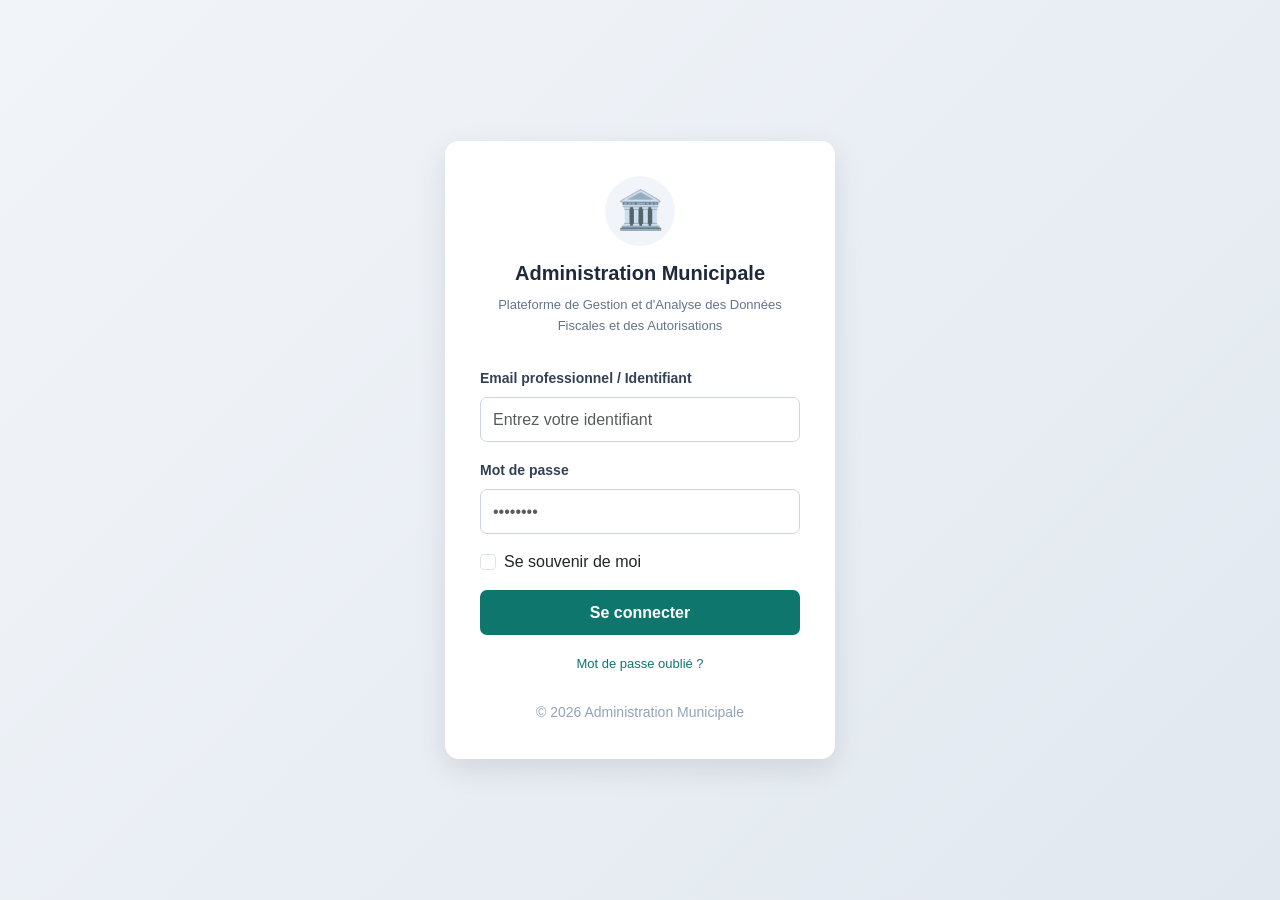
==== index.html @ 370e7dbf "Update index.html" ====
<!DOCTYPE html>
<html lang="fr">

<head>
    <meta charset="UTF-8">
    <meta name="viewport" content="width=device-width, initial-scale=1.0">

    <title>Administration Municipale - Connexion</title>

    <link
        href="https://cdn.jsdelivr.net/npm/bootstrap@5.3.3/dist/css/bootstrap.min.css"
        rel="stylesheet">

    <link rel="stylesheet" href="css/style.css">
</head>

<body class="login-body">

    <div class="login-container">

        <div class="login-card">

            <div class="logo-container">
                <div class="municipality-logo">
                    🏛️
                </div>

                <h2>Administration Municipale</h2>

                <p>
                    Plateforme de Gestion et d'Analyse des Données Fiscales
                    et des Autorisations
                </p>
            </div>

            <form id="loginForm">

                <div class="mb-3">
                    <label class="form-label">
                        Email professionnel / Identifiant
                    </label>

                    <input
                        type="text"
                        id="email"
                        class="form-control"
                        placeholder="Entrez votre identifiant"
                        required>
                </div>

                <div class="mb-3">

                    <label class="form-label">
                        Mot de passe
                    </label>

                    <input
                        type="password"
                        id="password"
                        class="form-control"
                        placeholder="••••••••"
                        required>

                </div>

                <div class="form-check mb-3">

                    <input
                        class="form-check-input"
                        type="checkbox"
                        id="remember">

                    <label class="form-check-label">
                        Se souvenir de moi
                    </label>

                </div>

                <button
                    type="submit"
                    class="btn login-btn w-100">

                    Se connecter

                </button>

                <div class="text-center mt-3">

                    <a href="#" class="forgot-password">
                        Mot de passe oublié ?
                    </a>

                </div>

            </form>

            <div class="login-footer">
                <small>
                    © 2026 Administration Municipale
                </small>
            </div>

        </div>

    </div>

    <script>
        document.getElementById("loginForm").addEventListener("submit", function(e) {

            e.preventDefault();

            window.location.href = "dashboard.html";

        });
    </script>

</body>

</html>
---- css/style.css ----
* {
    margin: 0;
    padding: 0;
    box-sizing: border-box;
}

body {
    font-family: Arial, Helvetica, sans-serif;
}

.login-body {
    min-height: 100vh;

    background: linear-gradient(
        135deg,
        #f1f5f9,
        #e2e8f0
    );

    display: flex;
    justify-content: center;
    align-items: center;
}

.login-container {
    width: 100%;
    max-width: 430px;
    padding: 20px;
}

.login-card {
    background: white;

    padding: 35px;

    border-radius: 14px;

    box-shadow:
        0 10px 30px rgba(0, 0, 0, 0.10);
}

.logo-container {
    text-align: center;
    margin-bottom: 30px;
}

.municipality-logo {
    width: 70px;
    height: 70px;

    margin: auto;
    margin-bottom: 15px;

    display: flex;
    justify-content: center;
    align-items: center;

    font-size: 38px;

    border-radius: 50%;

    background: #f1f5f9;
}

.logo-container h2 {
    font-size: 20px;
    font-weight: 700;

    color: #1e293b;
}

.logo-container p {
    color: #64748b;
    font-size: 13px;

    line-height: 1.6;

    margin-top: 10px;
}

.form-label {
    font-weight: 600;
    font-size: 14px;

    color: #334155;
}

.form-control {
    height: 45px;

    border-radius: 7px;

    border: 1px solid #cbd5e1;
}

.form-control:focus {
    border-color: #0f766e;

    box-shadow:
        0 0 0 3px rgba(15, 118, 110, 0.10);
}

.login-btn {
    height: 45px;

    background: #0f766e;

    color: white;

    border: none;

    border-radius: 7px;

    font-weight: 600;
}

.login-btn:hover {
    background: #115e59;
    color: white;
}

.forgot-password {
    color: #0f766e;

    text-decoration: none;

    font-size: 13px;
}

.forgot-password:hover {
    text-decoration: underline;
}

.login-footer {
    text-align: center;

    margin-top: 25px;

    color: #94a3b8;
}
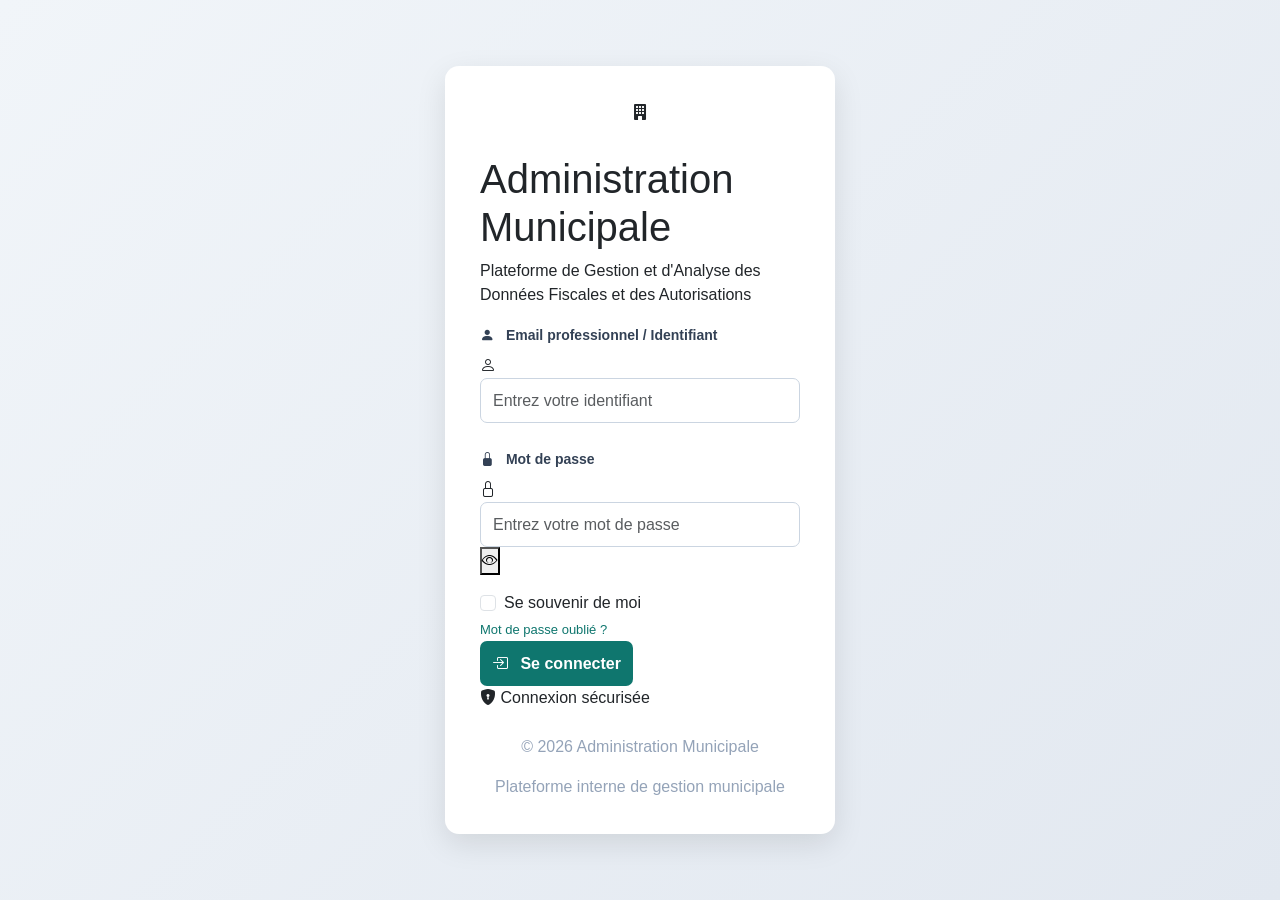
==== commit 564250c9: "Update index.html" ====
--- a/index.html
+++ b/index.html
@@ -3,117 +3,406 @@
 
 <head>
     <meta charset="UTF-8">
-    <meta name="viewport" content="width=device-width, initial-scale=1.0">
-
-    <title>Administration Municipale - Connexion</title>
+
+    <meta name="viewport"
+          content="width=device-width, initial-scale=1.0">
+
+    <meta name="description"
+          content="Plateforme sécurisée de gestion et d'analyse des données fiscales et des autorisations municipales">
+
+    <meta name="author"
+          content="Administration Municipale">
+
+    <title>
+        Administration Municipale | Connexion
+    </title>
+
+
+    <!-- =====================================================
+         BOOTSTRAP
+    ====================================================== -->
 
     <link
         href="https://cdn.jsdelivr.net/npm/bootstrap@5.3.3/dist/css/bootstrap.min.css"
         rel="stylesheet">
 
-    <link rel="stylesheet" href="css/style.css">
+
+    <!-- =====================================================
+         BOOTSTRAP ICONS
+    ====================================================== -->
+
+    <link
+        rel="stylesheet"
+        href="https://cdn.jsdelivr.net/npm/bootstrap-icons@1.11.3/font/bootstrap-icons.min.css">
+
+
+    <!-- =====================================================
+         GOOGLE FONT
+    ====================================================== -->
+
+    <link
+        rel="preconnect"
+        href="https://fonts.googleapis.com">
+
+    <link
+        rel="preconnect"
+        href="https://fonts.gstatic.com"
+        crossorigin>
+
+    <link
+        href="https://fonts.googleapis.com/css2?family=Inter:wght@400;500;600;700;800&display=swap"
+        rel="stylesheet">
+
+
+    <!-- =====================================================
+         CSS DU PROJET
+    ====================================================== -->
+
+    <link
+        rel="stylesheet"
+        href="css/style.css">
+
 </head>
 
+
 <body class="login-body">
 
-    <div class="login-container">
-
-        <div class="login-card">
-
-            <div class="logo-container">
-                <div class="municipality-logo">
-                    🏛️
+
+    <!-- =====================================================
+         BACKGROUND DECORATION
+    ====================================================== -->
+
+    <div class="background-decoration background-decoration-1"></div>
+
+    <div class="background-decoration background-decoration-2"></div>
+
+
+    <!-- =====================================================
+         PAGE DE CONNEXION
+    ====================================================== -->
+
+    <main class="login-page">
+
+
+        <!-- =================================================
+             LOGIN CONTAINER
+        ================================================== -->
+
+        <div class="login-container">
+
+
+            <!-- =============================================
+                 LOGIN CARD
+            ============================================== -->
+
+            <section class="login-card">
+
+
+                <!-- =========================================
+                     HEADER / LOGO
+                ========================================== -->
+
+                <div class="login-header">
+
+
+                    <!-- Logo -->
+
+                    <div class="logo-container">
+
+                        <div class="logo-circle">
+
+                            <i class="bi bi-building-fill"></i>
+
+                        </div>
+
+                    </div>
+
+
+                    <!-- Titre -->
+
+                    <h1 class="login-title">
+
+                        Administration Municipale
+
+                    </h1>
+
+
+                    <!-- Sous-titre -->
+
+                    <p class="login-subtitle">
+
+                        Plateforme de Gestion et d'Analyse
+                        des Données Fiscales et des Autorisations
+
+                    </p>
+
                 </div>
 
-                <h2>Administration Municipale</h2>
-
-                <p>
-                    Plateforme de Gestion et d'Analyse des Données Fiscales
-                    et des Autorisations
-                </p>
-            </div>
-
-            <form id="loginForm">
-
-                <div class="mb-3">
-                    <label class="form-label">
-                        Email professionnel / Identifiant
-                    </label>
-
-                    <input
-                        type="text"
-                        id="email"
-                        class="form-control"
-                        placeholder="Entrez votre identifiant"
-                        required>
+
+
+                <!-- =========================================
+                     SEPARATOR
+                ========================================== -->
+
+                <div class="login-separator">
+
+                    <span></span>
+
                 </div>
 
-                <div class="mb-3">
-
-                    <label class="form-label">
-                        Mot de passe
-                    </label>
-
-                    <input
-                        type="password"
-                        id="password"
-                        class="form-control"
-                        placeholder="••••••••"
-                        required>
+
+
+                <!-- =========================================
+                     FORMULAIRE
+                ========================================== -->
+
+                <form
+                    id="loginForm"
+                    action="#"
+                    method="POST"
+                    autocomplete="off">
+
+
+                    <!-- =====================================
+                         IDENTIFIANT
+                    ====================================== -->
+
+                    <div class="form-group mb-4">
+
+                        <label
+                            for="username"
+                            class="form-label">
+
+                            <i class="bi bi-person-fill me-2"></i>
+
+                            Email professionnel / Identifiant
+
+                        </label>
+
+
+                        <div class="input-wrapper">
+
+                            <i class="bi bi-person input-icon"></i>
+
+                            <input
+                                type="text"
+                                id="username"
+                                name="username"
+                                class="form-control custom-input"
+                                placeholder="Entrez votre identifiant"
+                                autocomplete="username"
+                                required>
+
+                        </div>
+
+                    </div>
+
+
+
+                    <!-- =====================================
+                         MOT DE PASSE
+                    ====================================== -->
+
+                    <div class="form-group mb-3">
+
+                        <label
+                            for="password"
+                            class="form-label">
+
+                            <i class="bi bi-lock-fill me-2"></i>
+
+                            Mot de passe
+
+                        </label>
+
+
+                        <div class="input-wrapper">
+
+                            <i class="bi bi-lock input-icon"></i>
+
+
+                            <input
+                                type="password"
+                                id="password"
+                                name="password"
+                                class="form-control custom-input password-input"
+                                placeholder="Entrez votre mot de passe"
+                                autocomplete="current-password"
+                                required>
+
+
+                            <!-- Bouton afficher/cacher -->
+
+                            <button
+                                type="button"
+                                id="togglePassword"
+                                class="password-toggle"
+                                aria-label="Afficher le mot de passe">
+
+                                <i
+                                    class="bi bi-eye"
+                                    id="eyeIcon">
+                                </i>
+
+                            </button>
+
+                        </div>
+
+                    </div>
+
+
+
+                    <!-- =====================================
+                         OPTIONS
+                    ====================================== -->
+
+                    <div class="login-options">
+
+
+                        <!-- Se souvenir -->
+
+                        <div class="form-check">
+
+                            <input
+                                class="form-check-input"
+                                type="checkbox"
+                                id="rememberMe"
+                                name="rememberMe">
+
+                            <label
+                                class="form-check-label"
+                                for="rememberMe">
+
+                                Se souvenir de moi
+
+                            </label>
+
+                        </div>
+
+
+                        <!-- Mot de passe oublié -->
+
+                        <a
+                            href="#"
+                            class="forgot-password">
+
+                            Mot de passe oublié ?
+
+                        </a>
+
+                    </div>
+
+
+
+                    <!-- =====================================
+                         MESSAGE D'ERREUR / SUCCÈS
+                    ====================================== -->
+
+                    <div
+                        id="loginMessage"
+                        class="login-message d-none"
+                        role="alert">
+
+                    </div>
+
+
+
+                    <!-- =====================================
+                         BOUTON CONNEXION
+                    ====================================== -->
+
+                    <button
+                        type="submit"
+                        id="loginButton"
+                        class="btn login-btn">
+
+                        <span class="login-btn-text">
+
+                            <i class="bi bi-box-arrow-in-right me-2"></i>
+
+                            Se connecter
+
+                        </span>
+
+                        <span
+                            class="login-loading d-none">
+
+                            <span
+                                class="spinner-border spinner-border-sm me-2"
+                                role="status"
+                                aria-hidden="true">
+                            </span>
+
+                            Connexion...
+
+                        </span>
+
+                    </button>
+
+
+
+                    <!-- =====================================
+                         SECURITY INFO
+                    ====================================== -->
+
+                    <div class="security-info">
+
+                        <i class="bi bi-shield-lock-fill"></i>
+
+                        <span>
+                            Connexion sécurisée
+                        </span>
+
+                    </div>
+
+
+                </form>
+
+
+
+                <!-- =========================================
+                     FOOTER CARD
+                ========================================== -->
+
+                <div class="login-footer">
+
+                    <p>
+                        © 2026 Administration Municipale
+                    </p>
+
+                    <span>
+                        Plateforme interne de gestion municipale
+                    </span>
 
                 </div>
 
-                <div class="form-check mb-3">
-
-                    <input
-                        class="form-check-input"
-                        type="checkbox"
-                        id="remember">
-
-                    <label class="form-check-label">
-                        Se souvenir de moi
-                    </label>
-
-                </div>
-
-                <button
-                    type="submit"
-                    class="btn login-btn w-100">
-
-                    Se connecter
-
-                </button>
-
-                <div class="text-center mt-3">
-
-                    <a href="#" class="forgot-password">
-                        Mot de passe oublié ?
-                    </a>
-
-                </div>
-
-            </form>
-
-            <div class="login-footer">
-                <small>
-                    © 2026 Administration Municipale
-                </small>
-            </div>
+
+            </section>
+
 
         </div>
 
-    </div>
-
-    <script>
-        document.getElementById("loginForm").addEventListener("submit", function(e) {
-
-            e.preventDefault();
-
-            window.location.href = "dashboard.html";
-
-        });
+
+    </main>
+
+
+
+    <!-- =====================================================
+         JAVASCRIPT
+    ====================================================== -->
+
+    <script
+        src="js/login.js">
     </script>
 
+
+    <!-- Bootstrap JS -->
+
+    <script
+        src="https://cdn.jsdelivr.net/npm/bootstrap@5.3.3/dist/js/bootstrap.bundle.min.js">
+    </script>
+
+
 </body>
 
 </html>
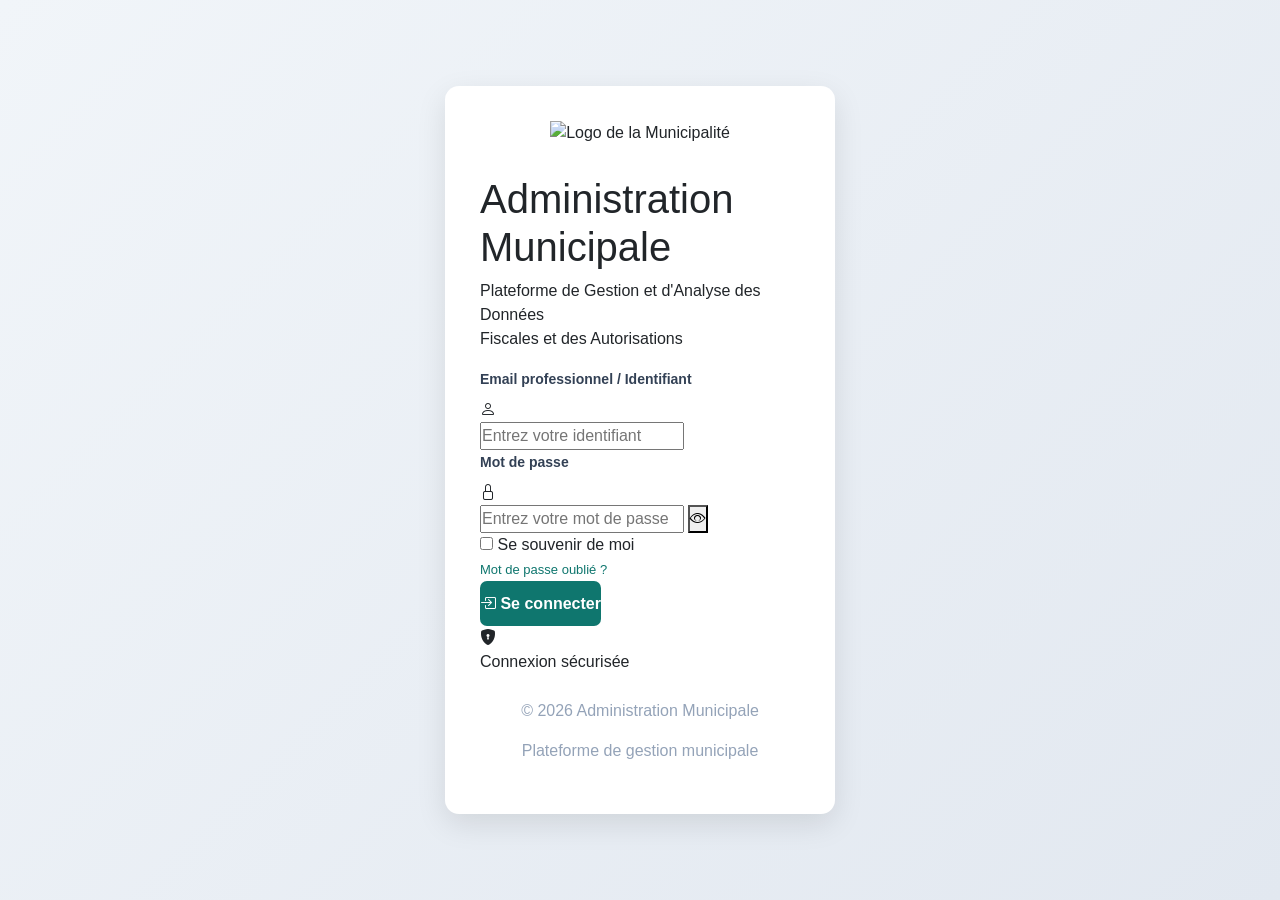
==== commit 6710b70c: "Update index.html" ====
--- a/index.html
+++ b/index.html
@@ -8,37 +8,35 @@
           content="width=device-width, initial-scale=1.0">
 
     <meta name="description"
-          content="Plateforme sécurisée de gestion et d'analyse des données fiscales et des autorisations municipales">
+          content="Plateforme de gestion et d'analyse des données fiscales et des autorisations municipales">
 
     <meta name="author"
           content="Administration Municipale">
 
-    <title>
-        Administration Municipale | Connexion
-    </title>
-
-
-    <!-- =====================================================
+    <title>Administration Municipale | Connexion</title>
+
+
+    <!-- ================================
          BOOTSTRAP
-    ====================================================== -->
+    ================================= -->
 
     <link
         href="https://cdn.jsdelivr.net/npm/bootstrap@5.3.3/dist/css/bootstrap.min.css"
         rel="stylesheet">
 
 
-    <!-- =====================================================
+    <!-- ================================
          BOOTSTRAP ICONS
-    ====================================================== -->
+    ================================= -->
 
     <link
         rel="stylesheet"
         href="https://cdn.jsdelivr.net/npm/bootstrap-icons@1.11.3/font/bootstrap-icons.min.css">
 
 
-    <!-- =====================================================
+    <!-- ================================
          GOOGLE FONT
-    ====================================================== -->
+    ================================= -->
 
     <link
         rel="preconnect"
@@ -54,9 +52,9 @@
         rel="stylesheet">
 
 
-    <!-- =====================================================
+    <!-- ================================
          CSS DU PROJET
-    ====================================================== -->
+    ================================= -->
 
     <link
         rel="stylesheet"
@@ -68,93 +66,155 @@
 <body class="login-body">
 
 
-    <!-- =====================================================
-         BACKGROUND DECORATION
-    ====================================================== -->
+    <!-- ================================
+         DECORATIONS BACKGROUND
+    ================================= -->
 
     <div class="background-decoration background-decoration-1"></div>
 
     <div class="background-decoration background-decoration-2"></div>
 
-
-    <!-- =====================================================
-         PAGE DE CONNEXION
-    ====================================================== -->
+    <div class="background-decoration background-decoration-3"></div>
+
+
+    <!-- DOTS GAUCHE -->
+
+    <div class="dots dots-left">
+        <span></span>
+        <span></span>
+        <span></span>
+        <span></span>
+        <span></span>
+
+        <span></span>
+        <span></span>
+        <span></span>
+        <span></span>
+        <span></span>
+
+        <span></span>
+        <span></span>
+        <span></span>
+        <span></span>
+        <span></span>
+
+        <span></span>
+        <span></span>
+        <span></span>
+        <span></span>
+        <span></span>
+    </div>
+
+
+    <!-- DOTS DROITE -->
+
+    <div class="dots dots-right">
+        <span></span>
+        <span></span>
+        <span></span>
+        <span></span>
+        <span></span>
+
+        <span></span>
+        <span></span>
+        <span></span>
+        <span></span>
+        <span></span>
+
+        <span></span>
+        <span></span>
+        <span></span>
+        <span></span>
+        <span></span>
+
+        <span></span>
+        <span></span>
+        <span></span>
+        <span></span>
+        <span></span>
+    </div>
+
+
+    <!-- ================================
+         PAGE PRINCIPALE
+    ================================= -->
 
     <main class="login-page">
 
 
-        <!-- =================================================
+        <!-- ================================
              LOGIN CONTAINER
-        ================================================== -->
+        ================================= -->
 
         <div class="login-container">
 
 
-            <!-- =============================================
+            <!-- ================================
                  LOGIN CARD
-            ============================================== -->
+            ================================= -->
 
             <section class="login-card">
 
 
-                <!-- =========================================
-                     HEADER / LOGO
-                ========================================== -->
-
-                <div class="login-header">
-
-
-                    <!-- Logo -->
+                <!-- ================================
+                     HEADER
+                ================================= -->
+
+                <header class="login-header">
+
+
+                    <!-- LOGO MUNICIPALITE -->
 
                     <div class="logo-container">
 
-                        <div class="logo-circle">
-
-                            <i class="bi bi-building-fill"></i>
-
-                        </div>
+                        <img
+                            src="images/logos-municipalite.jpg"
+                            alt="Logo de la Municipalité"
+                            class="municipal-logo">
 
                     </div>
 
 
-                    <!-- Titre -->
+                    <!-- TITRE -->
 
                     <h1 class="login-title">
-
                         Administration Municipale
-
                     </h1>
 
 
-                    <!-- Sous-titre -->
+                    <!-- SOUS-TITRE -->
 
                     <p class="login-subtitle">
 
-                        Plateforme de Gestion et d'Analyse
-                        des Données Fiscales et des Autorisations
+                        Plateforme de Gestion et d'Analyse des Données
+                        <br>
+                        Fiscales et des Autorisations
 
                     </p>
 
+                </header>
+
+
+
+                <!-- ================================
+                     SEPARATOR
+                ================================= -->
+
+                <div class="login-separator">
+
+                    <span></span>
+
+                    <div class="separator-dot"></div>
+
+                    <span></span>
+
                 </div>
 
 
 
-                <!-- =========================================
-                     SEPARATOR
-                ========================================== -->
-
-                <div class="login-separator">
-
-                    <span></span>
-
-                </div>
-
-
-
-                <!-- =========================================
+                <!-- ================================
                      FORMULAIRE
-                ========================================== -->
+                ================================= -->
 
                 <form
                     id="loginForm"
@@ -163,18 +223,17 @@
                     autocomplete="off">
 
 
-                    <!-- =====================================
+                    <!-- ============================
                          IDENTIFIANT
-                    ====================================== -->
-
-                    <div class="form-group mb-4">
+                    ============================= -->
+
+                    <div class="form-group">
+
 
                         <label
                             for="username"
                             class="form-label">
 
-                            <i class="bi bi-person-fill me-2"></i>
-
                             Email professionnel / Identifiant
 
                         </label>
@@ -182,13 +241,18 @@
 
                         <div class="input-wrapper">
 
-                            <i class="bi bi-person input-icon"></i>
+                            <div class="input-icon-box">
+
+                                <i class="bi bi-person"></i>
+
+                            </div>
+
 
                             <input
                                 type="text"
                                 id="username"
                                 name="username"
-                                class="form-control custom-input"
+                                class="custom-input"
                                 placeholder="Entrez votre identifiant"
                                 autocomplete="username"
                                 required>
@@ -199,18 +263,17 @@
 
 
 
-                    <!-- =====================================
+                    <!-- ============================
                          MOT DE PASSE
-                    ====================================== -->
-
-                    <div class="form-group mb-3">
+                    ============================= -->
+
+                    <div class="form-group password-group">
+
 
                         <label
                             for="password"
                             class="form-label">
 
-                            <i class="bi bi-lock-fill me-2"></i>
-
                             Mot de passe
 
                         </label>
@@ -218,20 +281,25 @@
 
                         <div class="input-wrapper">
 
-                            <i class="bi bi-lock input-icon"></i>
+
+                            <div class="input-icon-box">
+
+                                <i class="bi bi-lock"></i>
+
+                            </div>
 
 
                             <input
                                 type="password"
                                 id="password"
                                 name="password"
-                                class="form-control custom-input password-input"
+                                class="custom-input password-input"
                                 placeholder="Entrez votre mot de passe"
                                 autocomplete="current-password"
                                 required>
 
 
-                            <!-- Bouton afficher/cacher -->
+                            <!-- AFFICHER MOT DE PASSE -->
 
                             <button
                                 type="button"
@@ -246,32 +314,34 @@
 
                             </button>
 
+
                         </div>
 
                     </div>
 
 
 
-                    <!-- =====================================
+                    <!-- ============================
                          OPTIONS
-                    ====================================== -->
+                    ============================= -->
 
                     <div class="login-options">
 
 
-                        <!-- Se souvenir -->
-
-                        <div class="form-check">
+                        <!-- SE SOUVENIR -->
+
+                        <div class="remember-container">
 
                             <input
-                                class="form-check-input"
                                 type="checkbox"
                                 id="rememberMe"
-                                name="rememberMe">
+                                name="rememberMe"
+                                class="remember-checkbox">
+
 
                             <label
-                                class="form-check-label"
-                                for="rememberMe">
+                                for="rememberMe"
+                                class="remember-label">
 
                                 Se souvenir de moi
 
@@ -280,7 +350,7 @@
                         </div>
 
 
-                        <!-- Mot de passe oublié -->
+                        <!-- MOT DE PASSE OUBLIE -->
 
                         <a
                             href="#"
@@ -294,9 +364,9 @@
 
 
 
-                    <!-- =====================================
-                         MESSAGE D'ERREUR / SUCCÈS
-                    ====================================== -->
+                    <!-- ============================
+                         MESSAGE
+                    ============================= -->
 
                     <div
                         id="loginMessage"
@@ -307,28 +377,37 @@
 
 
 
-                    <!-- =====================================
+                    <!-- ============================
                          BOUTON CONNEXION
-                    ====================================== -->
+                    ============================= -->
 
                     <button
                         type="submit"
                         id="loginButton"
-                        class="btn login-btn">
-
-                        <span class="login-btn-text">
-
-                            <i class="bi bi-box-arrow-in-right me-2"></i>
+                        class="login-btn">
+
+
+                        <!-- ETAT NORMAL -->
+
+                        <span
+                            id="loginBtnText"
+                            class="login-btn-text">
+
+                            <i class="bi bi-box-arrow-in-right"></i>
 
                             Se connecter
 
                         </span>
 
+
+                        <!-- ETAT LOADING -->
+
                         <span
+                            id="loginLoading"
                             class="login-loading d-none">
 
                             <span
-                                class="spinner-border spinner-border-sm me-2"
+                                class="spinner-border spinner-border-sm"
                                 role="status"
                                 aria-hidden="true">
                             </span>
@@ -337,22 +416,30 @@
 
                         </span>
 
+
                     </button>
 
 
 
-                    <!-- =====================================
-                         SECURITY INFO
-                    ====================================== -->
+                    <!-- ============================
+                         SECURITE
+                    ============================= -->
 
                     <div class="security-info">
 
-                        <i class="bi bi-shield-lock-fill"></i>
+
+                        <div class="security-icon">
+
+                            <i class="bi bi-shield-lock-fill"></i>
+
+                        </div>
+
 
                         <span>
                             Connexion sécurisée
                         </span>
 
+
                     </div>
 
 
@@ -360,21 +447,28 @@
 
 
 
-                <!-- =========================================
-                     FOOTER CARD
-                ========================================== -->
-
-                <div class="login-footer">
-
-                    <p>
+                <!-- ================================
+                     FOOTER
+                ================================= -->
+
+                <footer class="login-footer">
+
+
+                    <p class="copyright">
+
                         © 2026 Administration Municipale
+
                     </p>
 
-                    <span>
-                        Plateforme interne de gestion municipale
-                    </span>
-
-                </div>
+
+                    <p class="footer-description">
+
+                        Plateforme de gestion municipale
+
+                    </p>
+
+
+                </footer>
 
 
             </section>
@@ -387,16 +481,14 @@
 
 
 
-    <!-- =====================================================
+    <!-- ================================
          JAVASCRIPT
-    ====================================================== -->
-
-    <script
-        src="js/login.js">
-    </script>
-
-
-    <!-- Bootstrap JS -->
+    ================================= -->
+
+    <script src="js/login.js"></script>
+
+
+    <!-- BOOTSTRAP JS -->
 
     <script
         src="https://cdn.jsdelivr.net/npm/bootstrap@5.3.3/dist/js/bootstrap.bundle.min.js">
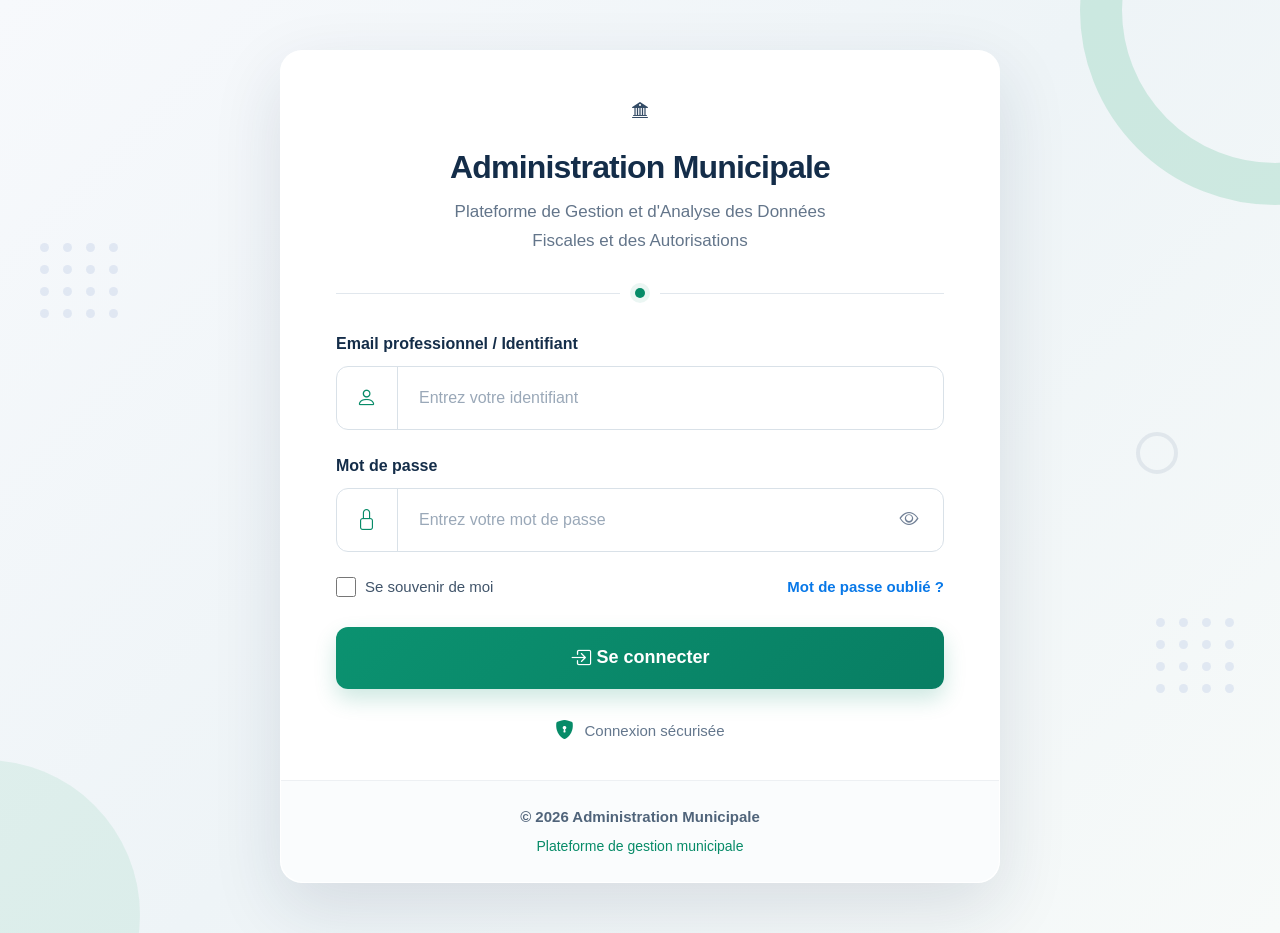
==== commit d81ba765: "Update index.html" ====
--- a/index.html
+++ b/index.html
@@ -3,131 +3,80 @@
 
 <head>
     <meta charset="UTF-8">
-
-    <meta name="viewport"
-          content="width=device-width, initial-scale=1.0">
-
-    <meta name="description"
-          content="Plateforme de gestion et d'analyse des données fiscales et des autorisations municipales">
-
-    <meta name="author"
-          content="Administration Municipale">
+    <meta name="viewport" content="width=device-width, initial-scale=1.0">
 
     <title>Administration Municipale | Connexion</title>
 
-
-    <!-- ================================
-         BOOTSTRAP
-    ================================= -->
-
+    <!-- Bootstrap -->
     <link
         href="https://cdn.jsdelivr.net/npm/bootstrap@5.3.3/dist/css/bootstrap.min.css"
         rel="stylesheet">
 
-
-    <!-- ================================
-         BOOTSTRAP ICONS
-    ================================= -->
-
+    <!-- Bootstrap Icons -->
     <link
         rel="stylesheet"
         href="https://cdn.jsdelivr.net/npm/bootstrap-icons@1.11.3/font/bootstrap-icons.min.css">
 
-
-    <!-- ================================
-         GOOGLE FONT
-    ================================= -->
-
-    <link
-        rel="preconnect"
-        href="https://fonts.googleapis.com">
-
-    <link
-        rel="preconnect"
-        href="https://fonts.gstatic.com"
-        crossorigin>
-
+    <!-- Google Font -->
     <link
         href="https://fonts.googleapis.com/css2?family=Inter:wght@400;500;600;700;800&display=swap"
         rel="stylesheet">
 
-
-    <!-- ================================
-         CSS DU PROJET
-    ================================= -->
-
-    <link
-        rel="stylesheet"
-        href="css/style.css">
-
+    <!-- CSS -->
+    <link rel="stylesheet" href="./css/style.css">
 </head>
 
 
 <body class="login-body">
 
-
-    <!-- ================================
-         DECORATIONS BACKGROUND
-    ================================= -->
+    <!-- =========================
+         BACKGROUND DECORATIONS
+    ========================== -->
 
     <div class="background-decoration background-decoration-1"></div>
-
     <div class="background-decoration background-decoration-2"></div>
-
     <div class="background-decoration background-decoration-3"></div>
 
-
-    <!-- DOTS GAUCHE -->
-
+    <!-- Dots gauche -->
     <div class="dots dots-left">
         <span></span>
         <span></span>
         <span></span>
         <span></span>
-        <span></span>
-
-        <span></span>
-        <span></span>
-        <span></span>
-        <span></span>
-        <span></span>
-
-        <span></span>
-        <span></span>
-        <span></span>
-        <span></span>
-        <span></span>
-
-        <span></span>
+
+        <span></span>
+        <span></span>
+        <span></span>
+        <span></span>
+
+        <span></span>
+        <span></span>
+        <span></span>
+        <span></span>
+
         <span></span>
         <span></span>
         <span></span>
         <span></span>
     </div>
 
-
-    <!-- DOTS DROITE -->
-
+    <!-- Dots droite -->
     <div class="dots dots-right">
         <span></span>
         <span></span>
         <span></span>
         <span></span>
-        <span></span>
-
-        <span></span>
-        <span></span>
-        <span></span>
-        <span></span>
-        <span></span>
-
-        <span></span>
-        <span></span>
-        <span></span>
-        <span></span>
-        <span></span>
-
-        <span></span>
+
+        <span></span>
+        <span></span>
+        <span></span>
+        <span></span>
+
+        <span></span>
+        <span></span>
+        <span></span>
+        <span></span>
+
         <span></span>
         <span></span>
         <span></span>
@@ -135,70 +84,61 @@
     </div>
 
 
-    <!-- ================================
-         PAGE PRINCIPALE
-    ================================= -->
+    <!-- =========================
+         PAGE
+    ========================== -->
 
     <main class="login-page">
 
-
-        <!-- ================================
-             LOGIN CONTAINER
-        ================================= -->
-
         <div class="login-container">
 
-
-            <!-- ================================
+            <!-- =========================
                  LOGIN CARD
-            ================================= -->
+            ========================== -->
 
             <section class="login-card">
 
 
-                <!-- ================================
+                <!-- =====================
                      HEADER
-                ================================= -->
+                ====================== -->
 
                 <header class="login-header">
 
-
-                    <!-- LOGO MUNICIPALITE -->
+                    <!-- Icône municipalité -->
 
                     <div class="logo-container">
 
-                        <img
-                            src="images/logos-municipalite.jpg"
-                            alt="Logo de la Municipalité"
-                            class="municipal-logo">
-
-                    </div>
-
-
-                    <!-- TITRE -->
+                        <div class="municipal-icon">
+
+                            <i class="bi bi-bank2"></i>
+
+                        </div>
+
+                    </div>
+
+
+                    <!-- Titre -->
 
                     <h1 class="login-title">
                         Administration Municipale
                     </h1>
 
 
-                    <!-- SOUS-TITRE -->
+                    <!-- Description -->
 
                     <p class="login-subtitle">
-
                         Plateforme de Gestion et d'Analyse des Données
                         <br>
                         Fiscales et des Autorisations
-
                     </p>
 
                 </header>
 
 
-
-                <!-- ================================
+                <!-- =====================
                      SEPARATOR
-                ================================= -->
+                ====================== -->
 
                 <div class="login-separator">
 
@@ -211,24 +151,16 @@
                 </div>
 
 
-
-                <!-- ================================
+                <!-- =====================
                      FORMULAIRE
-                ================================= -->
-
-                <form
-                    id="loginForm"
-                    action="#"
-                    method="POST"
-                    autocomplete="off">
-
-
-                    <!-- ============================
-                         IDENTIFIANT
-                    ============================= -->
+                ====================== -->
+
+                <form id="loginForm">
+
+
+                    <!-- IDENTIFIANT -->
 
                     <div class="form-group">
-
 
                         <label
                             for="username"
@@ -262,13 +194,9 @@
                     </div>
 
 
-
-                    <!-- ============================
-                         MOT DE PASSE
-                    ============================= -->
-
-                    <div class="form-group password-group">
-
+                    <!-- MOT DE PASSE -->
+
+                    <div class="form-group">
 
                         <label
                             for="password"
@@ -280,7 +208,6 @@
 
 
                         <div class="input-wrapper">
-
 
                             <div class="input-icon-box">
 
@@ -299,13 +226,12 @@
                                 required>
 
 
-                            <!-- AFFICHER MOT DE PASSE -->
+                            <!-- Bouton afficher -->
 
                             <button
                                 type="button"
                                 id="togglePassword"
-                                class="password-toggle"
-                                aria-label="Afficher le mot de passe">
+                                class="password-toggle">
 
                                 <i
                                     class="bi bi-eye"
@@ -314,28 +240,25 @@
 
                             </button>
 
-
-                        </div>
-
-                    </div>
-
-
-
-                    <!-- ============================
+                        </div>
+
+                    </div>
+
+
+                    <!-- =====================
                          OPTIONS
-                    ============================= -->
+                    ====================== -->
 
                     <div class="login-options">
 
 
-                        <!-- SE SOUVENIR -->
+                        <!-- Remember -->
 
                         <div class="remember-container">
 
                             <input
                                 type="checkbox"
                                 id="rememberMe"
-                                name="rememberMe"
                                 class="remember-checkbox">
 
 
@@ -350,7 +273,7 @@
                         </div>
 
 
-                        <!-- MOT DE PASSE OUBLIE -->
+                        <!-- Forgot -->
 
                         <a
                             href="#"
@@ -363,138 +286,94 @@
                     </div>
 
 
-
-                    <!-- ============================
-                         MESSAGE
-                    ============================= -->
-
-                    <div
-                        id="loginMessage"
-                        class="login-message d-none"
-                        role="alert">
-
-                    </div>
-
-
-
-                    <!-- ============================
-                         BOUTON CONNEXION
-                    ============================= -->
+                    <!-- =====================
+                         BUTTON
+                    ====================== -->
 
                     <button
                         type="submit"
-                        id="loginButton"
-                        class="login-btn">
-
-
-                        <!-- ETAT NORMAL -->
-
-                        <span
-                            id="loginBtnText"
-                            class="login-btn-text">
+                        class="login-btn"
+                        id="loginButton">
+
+                        <span id="loginBtnText">
 
                             <i class="bi bi-box-arrow-in-right"></i>
 
                             Se connecter
 
                         </span>
-
-
-                        <!-- ETAT LOADING -->
 
                         <span
                             id="loginLoading"
                             class="login-loading d-none">
 
                             <span
-                                class="spinner-border spinner-border-sm"
-                                role="status"
-                                aria-hidden="true">
+                                class="spinner-border spinner-border-sm">
                             </span>
 
                             Connexion...
 
                         </span>
 
-
                     </button>
 
 
-
-                    <!-- ============================
-                         SECURITE
-                    ============================= -->
+                    <!-- =====================
+                         SECURITY
+                    ====================== -->
 
                     <div class="security-info">
 
-
                         <div class="security-icon">
 
                             <i class="bi bi-shield-lock-fill"></i>
 
                         </div>
-
 
                         <span>
                             Connexion sécurisée
                         </span>
 
-
                     </div>
 
 
                 </form>
 
 
-
-                <!-- ================================
+                <!-- =====================
                      FOOTER
-                ================================= -->
+                ====================== -->
 
                 <footer class="login-footer">
 
-
                     <p class="copyright">
-
                         © 2026 Administration Municipale
-
                     </p>
 
-
                     <p class="footer-description">
-
                         Plateforme de gestion municipale
-
                     </p>
 
-
                 </footer>
 
 
             </section>
 
-
         </div>
 
-
     </main>
 
 
-
-    <!-- ================================
+    <!-- =========================
          JAVASCRIPT
-    ================================= -->
-
-    <script src="js/login.js"></script>
-
-
-    <!-- BOOTSTRAP JS -->
+    ========================== -->
+
+    <script src="./js/login.js"></script>
 
     <script
         src="https://cdn.jsdelivr.net/npm/bootstrap@5.3.3/dist/js/bootstrap.bundle.min.js">
     </script>
 
-
 </body>
 
 </html>
--- a/css/style.css
+++ b/css/style.css
@@ -1,140 +1,1027 @@
+/* =====================================================
+   RESET
+===================================================== */
+
 * {
     margin: 0;
     padding: 0;
     box-sizing: border-box;
 }
 
+
+/* =====================================================
+   VARIABLES
+===================================================== */
+
+:root {
+    --primary: #078b68;
+    --primary-dark: #057457;
+    --primary-light: #e8f7f2;
+
+    --dark: #142d49;
+    --text: #334b65;
+    --muted: #718096;
+
+    --border: #d9e1e8;
+    --background: #f4f7fa;
+    --white: #ffffff;
+
+    --shadow:
+        0 25px 70px rgba(25, 45, 70, 0.12);
+
+    --radius: 22px;
+}
+
+
+/* =====================================================
+   BODY
+===================================================== */
+
 body {
-    font-family: Arial, Helvetica, sans-serif;
-}
+    font-family: "Inter", Arial, Helvetica, sans-serif;
+
+    min-height: 100vh;
+
+    color: var(--text);
+
+    background:
+        linear-gradient(
+            135deg,
+            #f7f9fc 0%,
+            #eef4f7 50%,
+            #f7faf9 100%
+        );
+
+    overflow-x: hidden;
+}
+
+
+/* =====================================================
+   LOGIN BODY
+===================================================== */
 
 .login-body {
     min-height: 100vh;
-
-    background: linear-gradient(
-        135deg,
-        #f1f5f9,
-        #e2e8f0
-    );
-
-    display: flex;
+}
+
+
+/* =====================================================
+   MAIN PAGE
+===================================================== */
+
+.login-page {
+    position: relative;
+
+    min-height: 100vh;
+
+    display: flex;
+
     justify-content: center;
-    align-items: center;
-}
+
+    align-items: center;
+
+    padding: 50px 20px;
+
+    overflow: hidden;
+}
+
+
+/* =====================================================
+   LOGIN CONTAINER
+===================================================== */
 
 .login-container {
+    position: relative;
+
     width: 100%;
-    max-width: 430px;
-    padding: 20px;
-}
+
+    max-width: 720px;
+
+    z-index: 10;
+}
+
+
+/* =====================================================
+   LOGIN CARD
+===================================================== */
 
 .login-card {
-    background: white;
-
-    padding: 35px;
-
-    border-radius: 14px;
+    position: relative;
+
+    width: 100%;
+
+    background: rgba(255, 255, 255, 0.96);
+
+    border-radius: var(--radius);
+
+    box-shadow: var(--shadow);
+
+    padding: 48px 55px 0;
+
+    border: 1px solid rgba(255, 255, 255, 0.8);
+
+    backdrop-filter: blur(10px);
+}
+
+
+/* =====================================================
+   HEADER
+===================================================== */
+
+.login-header {
+    text-align: center;
+}
+
+
+/* =====================================================
+   LOGO
+===================================================== */
+
+.logo-container {
+    display: flex;
+
+    justify-content: center;
+
+    align-items: center;
+
+    margin-bottom: 25px;
+}
+
+
+.municipal-logo {
+    width: 145px;
+
+    height: 145px;
+
+    object-fit: contain;
+
+    display: block;
+
+    border-radius: 50%;
+
+    background: #ffffff;
+
+    padding: 5px;
 
     box-shadow:
-        0 10px 30px rgba(0, 0, 0, 0.10);
-}
-
-.logo-container {
+        0 10px 30px rgba(20, 45, 73, 0.10);
+
+    transition:
+        transform 0.3s ease,
+        box-shadow 0.3s ease;
+}
+
+
+.municipal-logo:hover {
+    transform: scale(1.04);
+
+    box-shadow:
+        0 15px 35px rgba(20, 45, 73, 0.16);
+}
+
+
+/* =====================================================
+   TITLE
+===================================================== */
+
+.login-title {
+    color: var(--dark);
+
+    font-size: 32px;
+
+    font-weight: 800;
+
+    letter-spacing: -0.8px;
+
+    margin-bottom: 12px;
+}
+
+
+/* =====================================================
+   SUBTITLE
+===================================================== */
+
+.login-subtitle {
+    color: #63758a;
+
+    font-size: 17px;
+
+    line-height: 1.7;
+
+    font-weight: 400;
+
+    margin-bottom: 0;
+}
+
+
+/* =====================================================
+   SEPARATOR
+===================================================== */
+
+.login-separator {
+    display: flex;
+
+    align-items: center;
+
+    justify-content: center;
+
+    gap: 15px;
+
+    margin: 32px 0 34px;
+}
+
+
+.login-separator span {
+    height: 1px;
+
+    flex: 1;
+
+    background: #e1e7ed;
+}
+
+
+.separator-dot {
+    width: 10px;
+
+    height: 10px;
+
+    background: var(--primary);
+
+    border-radius: 50%;
+
+    box-shadow:
+        0 0 0 5px rgba(7, 139, 104, 0.08);
+}
+
+
+/* =====================================================
+   FORM GROUP
+===================================================== */
+
+.form-group {
+    margin-bottom: 24px;
+}
+
+
+/* =====================================================
+   LABEL
+===================================================== */
+
+.form-label {
+    display: block;
+
+    color: var(--dark);
+
+    font-size: 16px;
+
+    font-weight: 700;
+
+    margin-bottom: 10px;
+}
+
+
+/* =====================================================
+   INPUT WRAPPER
+===================================================== */
+
+.input-wrapper {
+    position: relative;
+
+    width: 100%;
+
+    display: flex;
+
+    align-items: center;
+}
+
+
+/* =====================================================
+   INPUT ICON BOX
+===================================================== */
+
+.input-icon-box {
+    position: absolute;
+
+    left: 0;
+
+    top: 0;
+
+    width: 62px;
+
+    height: 100%;
+
+    display: flex;
+
+    justify-content: center;
+
+    align-items: center;
+
+    color: var(--primary);
+
+    font-size: 21px;
+
+    border-right: 1px solid var(--border);
+
+    z-index: 2;
+
+    pointer-events: none;
+}
+
+
+/* =====================================================
+   INPUT
+===================================================== */
+
+.custom-input {
+    width: 100%;
+
+    height: 64px;
+
+    padding: 0 20px 0 82px;
+
+    border: 1.5px solid var(--border);
+
+    border-radius: 12px;
+
+    background: #ffffff;
+
+    color: var(--dark);
+
+    font-family: inherit;
+
+    font-size: 16px;
+
+    outline: none;
+
+    transition:
+        border-color 0.25s ease,
+        box-shadow 0.25s ease,
+        background 0.25s ease;
+}
+
+
+.custom-input::placeholder {
+    color: #9aa8b8;
+
+    opacity: 1;
+}
+
+
+.custom-input:hover {
+    border-color: #bdcbd7;
+}
+
+
+.custom-input:focus {
+    border-color: var(--primary);
+
+    background: #ffffff;
+
+    box-shadow:
+        0 0 0 4px rgba(7, 139, 104, 0.10);
+}
+
+
+/* =====================================================
+   PASSWORD
+===================================================== */
+
+.password-input {
+    padding-right: 60px;
+}
+
+
+.password-toggle {
+    position: absolute;
+
+    right: 17px;
+
+    top: 50%;
+
+    transform: translateY(-50%);
+
+    width: 38px;
+
+    height: 38px;
+
+    border: none;
+
+    background: transparent;
+
+    color: #718096;
+
+    font-size: 19px;
+
+    cursor: pointer;
+
+    display: flex;
+
+    align-items: center;
+
+    justify-content: center;
+
+    border-radius: 8px;
+
+    transition:
+        color 0.2s ease,
+        background 0.2s ease;
+}
+
+
+.password-toggle:hover {
+    color: var(--primary);
+
+    background: var(--primary-light);
+}
+
+
+/* =====================================================
+   OPTIONS
+===================================================== */
+
+.login-options {
+    display: flex;
+
+    justify-content: space-between;
+
+    align-items: center;
+
+    gap: 15px;
+
+    margin: 5px 0 28px;
+}
+
+
+/* =====================================================
+   REMEMBER
+===================================================== */
+
+.remember-container {
+    display: flex;
+
+    align-items: center;
+
+    gap: 9px;
+}
+
+
+.remember-checkbox {
+    width: 20px;
+
+    height: 20px;
+
+    border: 1.5px solid #cbd5df;
+
+    border-radius: 5px;
+
+    cursor: pointer;
+
+    accent-color: var(--primary);
+}
+
+
+.remember-label {
+    color: #40546a;
+
+    font-size: 15px;
+
+    cursor: pointer;
+
+    user-select: none;
+}
+
+
+/* =====================================================
+   FORGOT PASSWORD
+===================================================== */
+
+.forgot-password {
+    color: #0878e8;
+
+    text-decoration: none;
+
+    font-size: 15px;
+
+    font-weight: 600;
+
+    transition: color 0.2s ease;
+}
+
+
+.forgot-password:hover {
+    color: var(--primary);
+
+    text-decoration: underline;
+}
+
+
+/* =====================================================
+   LOGIN BUTTON
+===================================================== */
+
+.login-btn {
+    width: 100%;
+
+    height: 62px;
+
+    border: none;
+
+    border-radius: 12px;
+
+    background:
+        linear-gradient(
+            135deg,
+            #0b9270,
+            #087e63
+        );
+
+    color: #ffffff;
+
+    font-family: inherit;
+
+    font-size: 18px;
+
+    font-weight: 700;
+
+    display: flex;
+
+    justify-content: center;
+
+    align-items: center;
+
+    cursor: pointer;
+
+    box-shadow:
+        0 10px 22px rgba(7, 139, 104, 0.20);
+
+    transition:
+        transform 0.2s ease,
+        box-shadow 0.2s ease,
+        background 0.2s ease;
+}
+
+
+.login-btn:hover {
+    background:
+        linear-gradient(
+            135deg,
+            #087f61,
+            #056a52
+        );
+
+    transform: translateY(-2px);
+
+    box-shadow:
+        0 14px 28px rgba(7, 139, 104, 0.28);
+}
+
+
+.login-btn:active {
+    transform: translateY(0);
+
+    box-shadow:
+        0 7px 15px rgba(7, 139, 104, 0.20);
+}
+
+
+.login-btn i {
+    font-size: 21px;
+
+    vertical-align: middle;
+}
+
+
+/* =====================================================
+   SECURITY INFO
+===================================================== */
+
+.security-info {
+    display: flex;
+
+    justify-content: center;
+
+    align-items: center;
+
+    gap: 10px;
+
+    margin: 28px 0 35px;
+
+    color: #64778d;
+
+    font-size: 15px;
+
+    font-weight: 500;
+}
+
+
+.security-icon {
+    display: flex;
+
+    justify-content: center;
+
+    align-items: center;
+
+    color: var(--primary);
+
+    font-size: 19px;
+}
+
+
+/* =====================================================
+   FOOTER
+===================================================== */
+
+.login-footer {
+    margin-left: -55px;
+
+    margin-right: -55px;
+
+    padding: 25px;
+
     text-align: center;
-    margin-bottom: 30px;
-}
-
-.municipality-logo {
-    width: 70px;
-    height: 70px;
-
-    margin: auto;
-    margin-bottom: 15px;
-
-    display: flex;
+
+    border-top: 1px solid #edf0f3;
+
+    background: rgba(249, 251, 252, 0.75);
+
+    border-radius:
+        0 0 var(--radius) var(--radius);
+}
+
+
+.login-footer p {
+    margin: 0;
+}
+
+
+.copyright {
+    color: #50647a;
+
+    font-size: 15px;
+
+    font-weight: 600;
+
+    margin-bottom: 7px !important;
+}
+
+
+.footer-description {
+    color: var(--primary);
+
+    font-size: 14px;
+
+    font-weight: 500;
+}
+
+
+/* =====================================================
+   MESSAGE
+===================================================== */
+
+.login-message {
+    padding: 13px 16px;
+
+    margin-top: 15px;
+
+    border-radius: 10px;
+
+    font-size: 14px;
+}
+
+
+.login-message.d-none {
+    display: none !important;
+}
+
+
+/* =====================================================
+   LOADING
+===================================================== */
+
+.login-loading {
+    display: flex;
+
+    align-items: center;
+
     justify-content: center;
-    align-items: center;
-
-    font-size: 38px;
+}
+
+
+.login-loading.d-none {
+    display: none !important;
+}
+
+
+/* =====================================================
+   BACKGROUND DECORATIONS
+===================================================== */
+
+.background-decoration {
+    position: fixed;
+
+    pointer-events: none;
+
+    z-index: 0;
 
     border-radius: 50%;
-
-    background: #f1f5f9;
-}
-
-.logo-container h2 {
-    font-size: 20px;
-    font-weight: 700;
-
-    color: #1e293b;
-}
-
-.logo-container p {
-    color: #64748b;
-    font-size: 13px;
-
-    line-height: 1.6;
-
-    margin-top: 10px;
-}
-
-.form-label {
-    font-weight: 600;
-    font-size: 14px;
-
-    color: #334155;
-}
-
-.form-control {
-    height: 45px;
-
-    border-radius: 7px;
-
-    border: 1px solid #cbd5e1;
-}
-
-.form-control:focus {
-    border-color: #0f766e;
-
-    box-shadow:
-        0 0 0 3px rgba(15, 118, 110, 0.10);
-}
-
-.login-btn {
-    height: 45px;
-
-    background: #0f766e;
-
-    color: white;
-
-    border: none;
-
-    border-radius: 7px;
-
-    font-weight: 600;
-}
-
-.login-btn:hover {
-    background: #115e59;
-    color: white;
-}
-
-.forgot-password {
-    color: #0f766e;
-
-    text-decoration: none;
-
-    font-size: 13px;
-}
-
-.forgot-password:hover {
-    text-decoration: underline;
-}
-
-.login-footer {
-    text-align: center;
-
-    margin-top: 25px;
-
-    color: #94a3b8;
-}+}
+
+
+/* GRAND CERCLE EN HAUT À DROITE */
+
+.background-decoration-1 {
+    width: 390px;
+
+    height: 390px;
+
+    right: -190px;
+
+    top: -185px;
+
+    border: 42px solid rgba(100, 195, 155, 0.25);
+
+    background: transparent;
+}
+
+
+/* CERCLE EN BAS À GAUCHE */
+
+.background-decoration-2 {
+    width: 310px;
+
+    height: 310px;
+
+    left: -170px;
+
+    bottom: -170px;
+
+    background: rgba(123, 205, 166, 0.16);
+}
+
+
+/* PETIT CERCLE À DROITE */
+
+.background-decoration-3 {
+    width: 42px;
+
+    height: 42px;
+
+    right: 8%;
+
+    top: 48%;
+
+    border: 4px solid rgba(155, 170, 190, 0.20);
+
+    background: transparent;
+}
+
+
+/* =====================================================
+   DOTS
+===================================================== */
+
+.dots {
+    position: fixed;
+
+    z-index: 1;
+
+    display: grid;
+
+    grid-template-columns: repeat(4, 10px);
+
+    gap: 13px;
+
+    opacity: 0.65;
+
+    pointer-events: none;
+}
+
+
+.dots span {
+    width: 9px;
+
+    height: 9px;
+
+    border-radius: 50%;
+
+    background: #d6dfef;
+}
+
+
+/* GAUCHE */
+
+.dots-left {
+    left: 40px;
+
+    top: 27%;
+}
+
+
+/* DROITE */
+
+.dots-right {
+    right: 45px;
+
+    bottom: 23%;
+}
+
+
+/* =====================================================
+   RESPONSIVE TABLET
+===================================================== */
+
+@media (max-width: 768px) {
+
+    .login-page {
+        padding: 30px 18px;
+    }
+
+    .login-card {
+        padding: 38px 32px 0;
+    }
+
+    .login-footer {
+        margin-left: -32px;
+
+        margin-right: -32px;
+    }
+
+    .municipal-logo {
+        width: 125px;
+
+        height: 125px;
+    }
+
+    .login-title {
+        font-size: 27px;
+    }
+
+    .login-subtitle {
+        font-size: 15px;
+    }
+
+    .dots-left {
+        left: 15px;
+    }
+
+    .dots-right {
+        right: 15px;
+    }
+}
+
+
+/* =====================================================
+   RESPONSIVE MOBILE
+===================================================== */
+
+@media (max-width: 576px) {
+
+    .login-page {
+        padding: 20px 12px;
+    }
+
+    .login-card {
+        padding: 30px 22px 0;
+
+        border-radius: 18px;
+    }
+
+    .municipal-logo {
+        width: 105px;
+
+        height: 105px;
+    }
+
+    .login-title {
+        font-size: 23px;
+
+        letter-spacing: -0.4px;
+    }
+
+    .login-subtitle {
+        font-size: 14px;
+
+        line-height: 1.6;
+    }
+
+    .login-separator {
+        margin: 25px 0 27px;
+    }
+
+    .form-label {
+        font-size: 14px;
+    }
+
+    .custom-input {
+        height: 57px;
+
+        font-size: 14px;
+
+        padding-left: 70px;
+    }
+
+    .input-icon-box {
+        width: 54px;
+
+        font-size: 18px;
+    }
+
+    .password-input {
+        padding-right: 52px;
+    }
+
+    .login-options {
+        flex-direction: column;
+
+        align-items: flex-start;
+
+        margin-bottom: 24px;
+    }
+
+    .login-btn {
+        height: 57px;
+
+        font-size: 16px;
+    }
+
+    .security-info {
+        margin: 23px 0 28px;
+
+        font-size: 14px;
+    }
+
+    .login-footer {
+        margin-left: -22px;
+
+        margin-right: -22px;
+
+        padding: 20px 15px;
+    }
+
+    .copyright {
+        font-size: 13px;
+    }
+
+    .footer-description {
+        font-size: 12px;
+    }
+
+    .dots {
+        display: none;
+    }
+
+    .background-decoration-1 {
+        width: 240px;
+
+        height: 240px;
+
+        right: -130px;
+
+        top: -120px;
+
+        border-width: 28px;
+    }
+
+    .background-decoration-2 {
+        width: 200px;
+
+        height: 200px;
+
+        left: -120px;
+
+        bottom: -120px;
+    }
+
+    .background-decoration-3 {
+        display: none;
+    }
+}
+
+
+/* =====================================================
+   ACCESSIBILITY
+===================================================== */
+
+button:focus-visible,
+input:focus-visible,
+a:focus-visible {
+    outline: 3px solid rgba(7, 139, 104, 0.25);
+
+    outline-offset: 3px;
+}
+
+
+/* =====================================================
+   REDUCED MOTION
+===================================================== */
+
+@media (prefers-reduced-motion: reduce) {
+
+    * {
+        scroll-behavior: auto !important;
+
+        transition: none !important;
+
+        animation: none !important;
+    }
+}
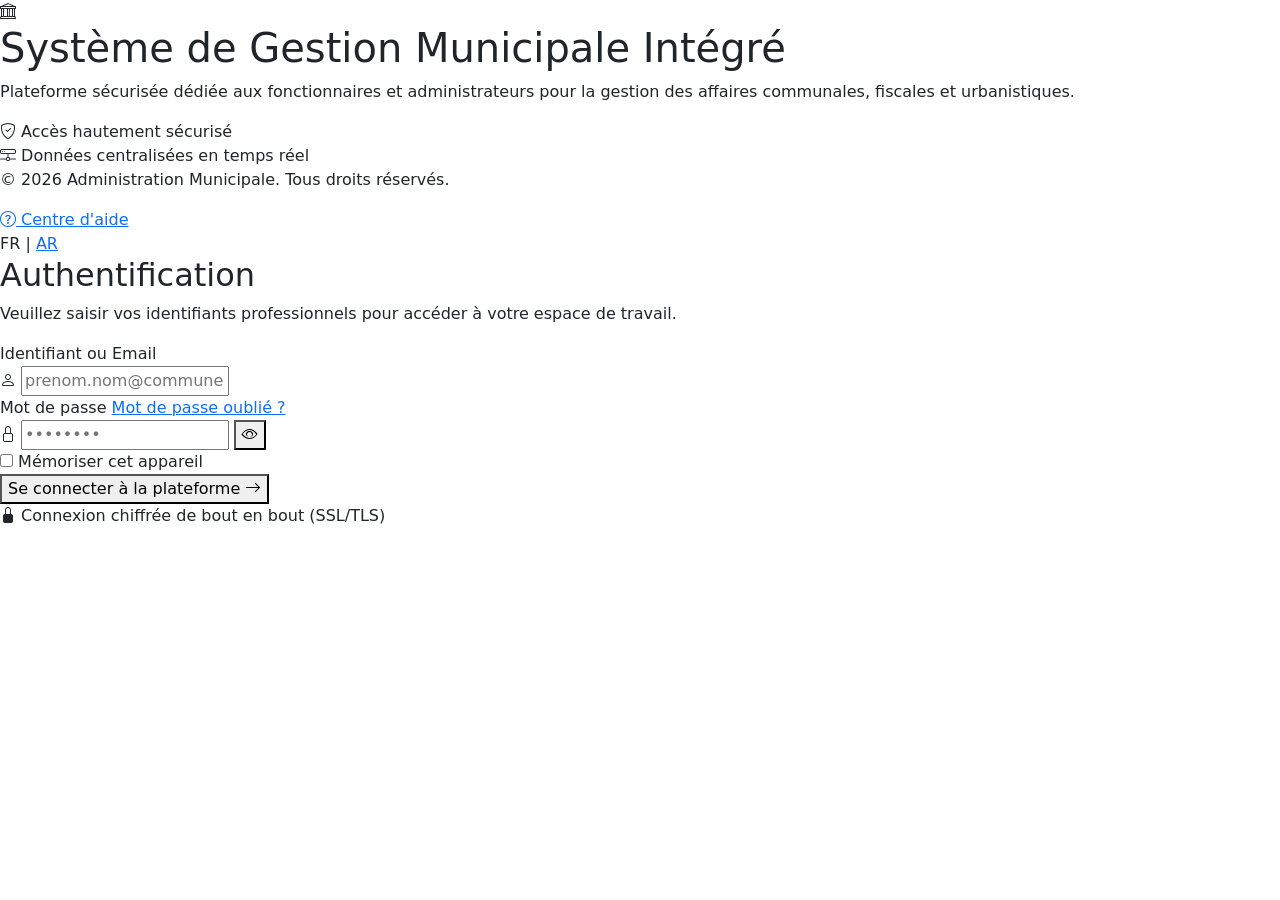
==== commit 7c87de3b: "Update index.html" ====
--- a/index.html
+++ b/index.html
@@ -1,379 +1,134 @@
 <!DOCTYPE html>
 <html lang="fr">
-
 <head>
     <meta charset="UTF-8">
     <meta name="viewport" content="width=device-width, initial-scale=1.0">
+    <title>Portail Administratif | Ville & Commune</title>
 
-    <title>Administration Municipale | Connexion</title>
-
-    <!-- Bootstrap -->
-    <link
-        href="https://cdn.jsdelivr.net/npm/bootstrap@5.3.3/dist/css/bootstrap.min.css"
-        rel="stylesheet">
-
+    <!-- Bootstrap 5 -->
+    <link href="https://cdn.jsdelivr.net/npm/bootstrap@5.3.3/dist/css/bootstrap.min.css" rel="stylesheet">
+    
     <!-- Bootstrap Icons -->
-    <link
-        rel="stylesheet"
-        href="https://cdn.jsdelivr.net/npm/bootstrap-icons@1.11.3/font/bootstrap-icons.min.css">
-
-    <!-- Google Font -->
-    <link
-        href="https://fonts.googleapis.com/css2?family=Inter:wght@400;500;600;700;800&display=swap"
-        rel="stylesheet">
-
-    <!-- CSS -->
+    <link rel="stylesheet" href="https://cdn.jsdelivr.net/npm/bootstrap-icons@1.11.3/font/bootstrap-icons.min.css">
+    
+    <!-- Google Fonts (Inter & Plus Jakarta Sans for a premium look) -->
+    <link href="https://fonts.googleapis.com/css2?family=Inter:wght@400;500;600&family=Plus+Jakarta+Sans:wght@500;600;700&display=swap" rel="stylesheet">
+    
+    <!-- Custom CSS -->
     <link rel="stylesheet" href="./css/style.css">
 </head>
 
+<body>
 
-<body class="login-body">
+    <div class="auth-layout">
+        
+        <!-- ==========================================
+             SECTION IDENTITÉ VISUELLE (GAUCHE)
+        =========================================== -->
+        <div class="auth-brand">
+            <div class="brand-overlay"></div>
+            
+            <div class="brand-content">
+                <div class="brand-logo">
+                    <i class="bi bi-bank"></i>
+                </div>
+                
+                <h1 class="brand-title">Système de Gestion Municipale Intégré</h1>
+                <p class="brand-subtitle">
+                    Plateforme sécurisée dédiée aux fonctionnaires et administrateurs pour la gestion des affaires communales, fiscales et urbanistiques.
+                </p>
+                
+                <div class="brand-features">
+                    <div class="feature-item">
+                        <i class="bi bi-shield-check"></i>
+                        <span>Accès hautement sécurisé</span>
+                    </div>
+                    <div class="feature-item">
+                        <i class="bi bi-hdd-network"></i>
+                        <span>Données centralisées en temps réel</span>
+                    </div>
+                </div>
+            </div>
 
-    <!-- =========================
-         BACKGROUND DECORATIONS
-    ========================== -->
+            <div class="brand-footer">
+                <p>© 2026 Administration Municipale. Tous droits réservés.</p>
+            </div>
+        </div>
 
-    <div class="background-decoration background-decoration-1"></div>
-    <div class="background-decoration background-decoration-2"></div>
-    <div class="background-decoration background-decoration-3"></div>
+        <!-- ==========================================
+             SECTION FORMULAIRE (DROITE)
+        =========================================== -->
+        <div class="auth-form-container">
+            
+            <!-- Language Switcher (Top Right) -->
+            <div class="top-actions">
+                <a href="#" class="help-link"><i class="bi bi-question-circle"></i> Centre d'aide</a>
+                <div class="lang-switcher">
+                    <span class="active">FR</span> | <a href="#">AR</a>
+                </div>
+            </div>
 
-    <!-- Dots gauche -->
-    <div class="dots dots-left">
-        <span></span>
-        <span></span>
-        <span></span>
-        <span></span>
+            <div class="form-wrapper">
+                
+                <div class="form-header">
+                    <h2>Authentification</h2>
+                    <p>Veuillez saisir vos identifiants professionnels pour accéder à votre espace de travail.</p>
+                </div>
 
-        <span></span>
-        <span></span>
-        <span></span>
-        <span></span>
-
-        <span></span>
-        <span></span>
-        <span></span>
-        <span></span>
-
-        <span></span>
-        <span></span>
-        <span></span>
-        <span></span>
-    </div>
-
-    <!-- Dots droite -->
-    <div class="dots dots-right">
-        <span></span>
-        <span></span>
-        <span></span>
-        <span></span>
-
-        <span></span>
-        <span></span>
-        <span></span>
-        <span></span>
-
-        <span></span>
-        <span></span>
-        <span></span>
-        <span></span>
-
-        <span></span>
-        <span></span>
-        <span></span>
-        <span></span>
-    </div>
-
-
-    <!-- =========================
-         PAGE
-    ========================== -->
-
-    <main class="login-page">
-
-        <div class="login-container">
-
-            <!-- =========================
-                 LOGIN CARD
-            ========================== -->
-
-            <section class="login-card">
-
-
-                <!-- =====================
-                     HEADER
-                ====================== -->
-
-                <header class="login-header">
-
-                    <!-- Icône municipalité -->
-
-                    <div class="logo-container">
-
-                        <div class="municipal-icon">
-
-                            <i class="bi bi-bank2"></i>
-
+                <form id="loginForm" class="login-form">
+                    
+                    <!-- IDENTIFIANT -->
+                    <div class="input-group-custom">
+                        <label for="username">Identifiant ou Email</label>
+                        <div class="input-icon-wrapper">
+                            <i class="bi bi-person input-icon"></i>
+                            <input type="text" id="username" placeholder="prenom.nom@commune.ma" required autocomplete="username">
                         </div>
-
                     </div>
 
-
-                    <!-- Titre -->
-
-                    <h1 class="login-title">
-                        Administration Municipale
-                    </h1>
-
-
-                    <!-- Description -->
-
-                    <p class="login-subtitle">
-                        Plateforme de Gestion et d'Analyse des Données
-                        <br>
-                        Fiscales et des Autorisations
-                    </p>
-
-                </header>
-
-
-                <!-- =====================
-                     SEPARATOR
-                ====================== -->
-
-                <div class="login-separator">
-
-                    <span></span>
-
-                    <div class="separator-dot"></div>
-
-                    <span></span>
-
-                </div>
-
-
-                <!-- =====================
-                     FORMULAIRE
-                ====================== -->
-
-                <form id="loginForm">
-
-
-                    <!-- IDENTIFIANT -->
-
-                    <div class="form-group">
-
-                        <label
-                            for="username"
-                            class="form-label">
-
-                            Email professionnel / Identifiant
-
-                        </label>
-
-
-                        <div class="input-wrapper">
-
-                            <div class="input-icon-box">
-
-                                <i class="bi bi-person"></i>
-
-                            </div>
-
-
-                            <input
-                                type="text"
-                                id="username"
-                                name="username"
-                                class="custom-input"
-                                placeholder="Entrez votre identifiant"
-                                autocomplete="username"
-                                required>
-
+                    <!-- MOT DE PASSE -->
+                    <div class="input-group-custom">
+                        <div class="label-flex">
+                            <label for="password">Mot de passe</label>
+                            <a href="#" class="forgot-link">Mot de passe oublié ?</a>
                         </div>
-
+                        <div class="input-icon-wrapper">
+                            <i class="bi bi-lock input-icon"></i>
+                            <input type="password" id="password" placeholder="••••••••" required autocomplete="current-password">
+                            <button type="button" class="btn-toggle-pass" aria-label="Afficher le mot de passe">
+                                <i class="bi bi-eye"></i>
+                            </button>
+                        </div>
                     </div>
 
-
-                    <!-- MOT DE PASSE -->
-
-                    <div class="form-group">
-
-                        <label
-                            for="password"
-                            class="form-label">
-
-                            Mot de passe
-
+                    <!-- OPTIONS -->
+                    <div class="form-options">
+                        <label class="custom-checkbox">
+                            <input type="checkbox" id="remember">
+                            <span class="checkmark"></span>
+                            <span class="checkbox-label">Mémoriser cet appareil</span>
                         </label>
-
-
-                        <div class="input-wrapper">
-
-                            <div class="input-icon-box">
-
-                                <i class="bi bi-lock"></i>
-
-                            </div>
-
-
-                            <input
-                                type="password"
-                                id="password"
-                                name="password"
-                                class="custom-input password-input"
-                                placeholder="Entrez votre mot de passe"
-                                autocomplete="current-password"
-                                required>
-
-
-                            <!-- Bouton afficher -->
-
-                            <button
-                                type="button"
-                                id="togglePassword"
-                                class="password-toggle">
-
-                                <i
-                                    class="bi bi-eye"
-                                    id="eyeIcon">
-                                </i>
-
-                            </button>
-
-                        </div>
-
                     </div>
 
-
-                    <!-- =====================
-                         OPTIONS
-                    ====================== -->
-
-                    <div class="login-options">
-
-
-                        <!-- Remember -->
-
-                        <div class="remember-container">
-
-                            <input
-                                type="checkbox"
-                                id="rememberMe"
-                                class="remember-checkbox">
-
-
-                            <label
-                                for="rememberMe"
-                                class="remember-label">
-
-                                Se souvenir de moi
-
-                            </label>
-
-                        </div>
-
-
-                        <!-- Forgot -->
-
-                        <a
-                            href="#"
-                            class="forgot-password">
-
-                            Mot de passe oublié ?
-
-                        </a>
-
-                    </div>
-
-
-                    <!-- =====================
-                         BUTTON
-                    ====================== -->
-
-                    <button
-                        type="submit"
-                        class="login-btn"
-                        id="loginButton">
-
-                        <span id="loginBtnText">
-
-                            <i class="bi bi-box-arrow-in-right"></i>
-
-                            Se connecter
-
-                        </span>
-
-                        <span
-                            id="loginLoading"
-                            class="login-loading d-none">
-
-                            <span
-                                class="spinner-border spinner-border-sm">
-                            </span>
-
-                            Connexion...
-
-                        </span>
-
+                    <!-- BOUTON -->
+                    <button type="submit" class="btn-primary-custom">
+                        <span>Se connecter à la plateforme</span>
+                        <i class="bi bi-arrow-right"></i>
                     </button>
-
-
-                    <!-- =====================
-                         SECURITY
-                    ====================== -->
-
-                    <div class="security-info">
-
-                        <div class="security-icon">
-
-                            <i class="bi bi-shield-lock-fill"></i>
-
-                        </div>
-
-                        <span>
-                            Connexion sécurisée
-                        </span>
-
-                    </div>
-
 
                 </form>
 
+                <div class="security-badge">
+                    <i class="bi bi-lock-fill"></i>
+                    Connexion chiffrée de bout en bout (SSL/TLS)
+                </div>
 
-                <!-- =====================
-                     FOOTER
-                ====================== -->
-
-                <footer class="login-footer">
-
-                    <p class="copyright">
-                        © 2026 Administration Municipale
-                    </p>
-
-                    <p class="footer-description">
-                        Plateforme de gestion municipale
-                    </p>
-
-                </footer>
-
-
-            </section>
-
+            </div>
         </div>
 
-    </main>
+    </div>
 
-
-    <!-- =========================
-         JAVASCRIPT
-    ========================== -->
-
-    <script src="./js/login.js"></script>
-
-    <script
-        src="https://cdn.jsdelivr.net/npm/bootstrap@5.3.3/dist/js/bootstrap.bundle.min.js">
-    </script>
-
+    <!-- Bootstrap JS (Optionnel si vous avez des dropdowns) -->
+    <script src="https://cdn.jsdelivr.net/npm/bootstrap@5.3.3/dist/js/bootstrap.bundle.min.js"></script>
 </body>
-
 </html>
--- a/css/style.css
+++ b/css/style.css
@@ -1,1027 +1,381 @@
-/* =====================================================
-   RESET
-===================================================== */
-
-* {
+/* ==========================================================================
+   VARIABLES & DESIGN SYSTEM
+   ========================================================================== */
+:root {
+    --primary: #1e3a8a;          /* أزرق ملكي/رسمي */
+    --primary-hover: #1e40af;
+    --accent: #2563eb;
+    --bg-surface: #f8fafc;
+    --card-bg: #ffffff;
+    --text-main: #0f172a;
+    --text-muted: #64748b;
+    --border-color: #e2e8f0;
+    --focus-ring: rgba(37, 99, 235, 0.2);
+    --shadow-card: 0 20px 25px -5px rgba(0, 0, 0, 0.05), 0 8px 10px -6px rgba(0, 0, 0, 0.01);
+}
+
+/* ==========================================================================
+   BASE & LAYOUT
+   ========================================================================== */
+body.login-body {
+    font-family: 'Inter', system-ui, -apple-system, sans-serif;
+    background-color: var(--bg-surface);
+    color: var(--text-main);
+    min-height: 100vh;
     margin: 0;
-    padding: 0;
-    box-sizing: border-box;
-}
-
-
-/* =====================================================
-   VARIABLES
-===================================================== */
-
-:root {
-    --primary: #078b68;
-    --primary-dark: #057457;
-    --primary-light: #e8f7f2;
-
-    --dark: #142d49;
-    --text: #334b65;
-    --muted: #718096;
-
-    --border: #d9e1e8;
-    --background: #f4f7fa;
-    --white: #ffffff;
-
-    --shadow:
-        0 25px 70px rgba(25, 45, 70, 0.12);
-
-    --radius: 22px;
-}
-
-
-/* =====================================================
-   BODY
-===================================================== */
-
-body {
-    font-family: "Inter", Arial, Helvetica, sans-serif;
-
-    min-height: 100vh;
-
-    color: var(--text);
-
-    background:
-        linear-gradient(
-            135deg,
-            #f7f9fc 0%,
-            #eef4f7 50%,
-            #f7faf9 100%
-        );
-
+    display: flex;
+    align-items: center;
+    justify-content: center;
+    position: relative;
     overflow-x: hidden;
 }
 
-
-/* =====================================================
-   LOGIN BODY
-===================================================== */
-
-.login-body {
-    min-height: 100vh;
-}
-
-
-/* =====================================================
-   MAIN PAGE
-===================================================== */
-
+/* ==========================================================================
+   BACKGROUND DECORATIONS
+   ========================================================================== */
+.background-decoration {
+    position: absolute;
+    border-radius: 50%;
+    filter: blur(90px);
+    z-index: 0;
+    pointer-events: none;
+}
+
+.background-decoration-1 {
+    width: 350px;
+    height: 350px;
+    background: rgba(30, 58, 138, 0.12);
+    top: -100px;
+    left: -100px;
+}
+
+.background-decoration-2 {
+    width: 450px;
+    height: 450px;
+    background: rgba(37, 99, 235, 0.08);
+    bottom: -150px;
+    right: -100px;
+}
+
+.background-decoration-3 {
+    width: 250px;
+    height: 250px;
+    background: rgba(203, 213, 225, 0.4);
+    top: 40%;
+    right: 10%;
+}
+
+/* Grid Dots */
+.dots {
+    position: absolute;
+    display: grid;
+    grid-template-columns: repeat(4, 1fr);
+    gap: 12px;
+    z-index: 0;
+    opacity: 0.3;
+    pointer-events: none;
+}
+
+.dots span {
+    width: 5px;
+    height: 5px;
+    background-color: var(--primary);
+    border-radius: 50%;
+}
+
+.dots-left {
+    top: 20%;
+    left: 6%;
+}
+
+.dots-right {
+    bottom: 20%;
+    right: 6%;
+}
+
+/* ==========================================================================
+   LOGIN CARD CONTAINER
+   ========================================================================== */
 .login-page {
+    width: 100%;
+    max-width: 480px;
+    padding: 1.5rem;
     position: relative;
-
-    min-height: 100vh;
-
-    display: flex;
-
-    justify-content: center;
-
-    align-items: center;
-
-    padding: 50px 20px;
-
-    overflow: hidden;
-}
-
-
-/* =====================================================
-   LOGIN CONTAINER
-===================================================== */
-
-.login-container {
-    position: relative;
-
-    width: 100%;
-
-    max-width: 720px;
-
-    z-index: 10;
-}
-
-
-/* =====================================================
-   LOGIN CARD
-===================================================== */
+    z-index: 1;
+}
 
 .login-card {
-    position: relative;
-
-    width: 100%;
-
-    background: rgba(255, 255, 255, 0.96);
-
-    border-radius: var(--radius);
-
-    box-shadow: var(--shadow);
-
-    padding: 48px 55px 0;
-
-    border: 1px solid rgba(255, 255, 255, 0.8);
-
-    backdrop-filter: blur(10px);
-}
-
-
-/* =====================================================
+    background: var(--card-bg);
+    border-radius: 20px;
+    padding: 2.5rem 2.25rem;
+    box-shadow: var(--shadow-card);
+    border: 1px solid var(--border-color);
+}
+
+/* ==========================================================================
    HEADER
-===================================================== */
-
+   ========================================================================== */
 .login-header {
     text-align: center;
 }
 
-
-/* =====================================================
-   LOGO
-===================================================== */
-
 .logo-container {
     display: flex;
-
-    justify-content: center;
-
-    align-items: center;
-
-    margin-bottom: 25px;
-}
-
-
-.municipal-logo {
-    width: 145px;
-
-    height: 145px;
-
-    object-fit: contain;
-
-    display: block;
-
+    justify-content: center;
+    margin-bottom: 1.25rem;
+}
+
+.municipal-icon {
+    width: 68px;
+    height: 68px;
+    background: linear-gradient(135deg, var(--primary), var(--accent));
+    color: #ffffff;
+    border-radius: 18px;
+    display: flex;
+    align-items: center;
+    justify-content: center;
+    font-size: 2rem;
+    box-shadow: 0 8px 16px rgba(30, 58, 138, 0.25);
+}
+
+.login-title {
+    font-size: 1.5rem;
+    font-weight: 800;
+    color: var(--text-main);
+    letter-spacing: -0.02em;
+    margin-bottom: 0.5rem;
+}
+
+.login-subtitle {
+    font-size: 0.875rem;
+    color: var(--text-muted);
+    line-height: 1.5;
+    margin-bottom: 0;
+}
+
+/* ==========================================================================
+   SEPARATOR
+   ========================================================================== */
+.login-separator {
+    display: flex;
+    align-items: center;
+    margin: 1.75rem 0;
+}
+
+.login-separator span {
+    flex: 1;
+    height: 1px;
+    background-color: var(--border-color);
+}
+
+.separator-dot {
+    width: 6px;
+    height: 6px;
+    background-color: var(--accent);
     border-radius: 50%;
-
-    background: #ffffff;
-
-    padding: 5px;
-
-    box-shadow:
-        0 10px 30px rgba(20, 45, 73, 0.10);
-
-    transition:
-        transform 0.3s ease,
-        box-shadow 0.3s ease;
-}
-
-
-.municipal-logo:hover {
-    transform: scale(1.04);
-
-    box-shadow:
-        0 15px 35px rgba(20, 45, 73, 0.16);
-}
-
-
-/* =====================================================
-   TITLE
-===================================================== */
-
-.login-title {
-    color: var(--dark);
-
-    font-size: 32px;
-
-    font-weight: 800;
-
-    letter-spacing: -0.8px;
-
-    margin-bottom: 12px;
-}
-
-
-/* =====================================================
-   SUBTITLE
-===================================================== */
-
-.login-subtitle {
-    color: #63758a;
-
-    font-size: 17px;
-
-    line-height: 1.7;
-
-    font-weight: 400;
-
-    margin-bottom: 0;
-}
-
-
-/* =====================================================
-   SEPARATOR
-===================================================== */
-
-.login-separator {
-    display: flex;
-
-    align-items: center;
-
-    justify-content: center;
-
-    gap: 15px;
-
-    margin: 32px 0 34px;
-}
-
-
-.login-separator span {
-    height: 1px;
-
-    flex: 1;
-
-    background: #e1e7ed;
-}
-
-
-.separator-dot {
-    width: 10px;
-
-    height: 10px;
-
-    background: var(--primary);
-
-    border-radius: 50%;
-
-    box-shadow:
-        0 0 0 5px rgba(7, 139, 104, 0.08);
-}
-
-
-/* =====================================================
-   FORM GROUP
-===================================================== */
-
+    margin: 0 12px;
+    opacity: 0.6;
+}
+
+/* ==========================================================================
+   FORM & INPUTS
+   ========================================================================== */
 .form-group {
-    margin-bottom: 24px;
-}
-
-
-/* =====================================================
-   LABEL
-===================================================== */
+    margin-bottom: 1.25rem;
+}
 
 .form-label {
     display: block;
-
-    color: var(--dark);
-
-    font-size: 16px;
-
-    font-weight: 700;
-
-    margin-bottom: 10px;
-}
-
-
-/* =====================================================
-   INPUT WRAPPER
-===================================================== */
+    font-size: 0.85rem;
+    font-weight: 600;
+    color: var(--text-main);
+    margin-bottom: 0.5rem;
+}
 
 .input-wrapper {
     position: relative;
-
-    width: 100%;
-
-    display: flex;
-
-    align-items: center;
-}
-
-
-/* =====================================================
-   INPUT ICON BOX
-===================================================== */
+    display: flex;
+    align-items: center;
+}
 
 .input-icon-box {
     position: absolute;
-
-    left: 0;
-
-    top: 0;
-
-    width: 62px;
-
-    height: 100%;
-
-    display: flex;
-
-    justify-content: center;
-
-    align-items: center;
-
-    color: var(--primary);
-
-    font-size: 21px;
-
-    border-right: 1px solid var(--border);
-
+    left: 14px;
+    color: var(--text-muted);
+    font-size: 1.1rem;
+    display: flex;
+    align-items: center;
+    pointer-events: none;
     z-index: 2;
-
-    pointer-events: none;
-}
-
-
-/* =====================================================
-   INPUT
-===================================================== */
+}
 
 .custom-input {
     width: 100%;
-
-    height: 64px;
-
-    padding: 0 20px 0 82px;
-
-    border: 1.5px solid var(--border);
-
+    padding: 0.75rem 1rem 0.75rem 2.75rem;
+    font-size: 0.95rem;
+    border: 1px solid var(--border-color);
     border-radius: 12px;
-
-    background: #ffffff;
-
-    color: var(--dark);
-
-    font-family: inherit;
-
-    font-size: 16px;
-
+    background-color: #f8fafc;
+    color: var(--text-main);
+    transition: all 0.2s ease-in-out;
+}
+
+.custom-input.password-input {
+    padding-right: 2.8rem;
+}
+
+.custom-input:focus {
     outline: none;
-
-    transition:
-        border-color 0.25s ease,
-        box-shadow 0.25s ease,
-        background 0.25s ease;
-}
-
-
-.custom-input::placeholder {
-    color: #9aa8b8;
-
-    opacity: 1;
-}
-
-
-.custom-input:hover {
-    border-color: #bdcbd7;
-}
-
-
-.custom-input:focus {
-    border-color: var(--primary);
-
-    background: #ffffff;
-
-    box-shadow:
-        0 0 0 4px rgba(7, 139, 104, 0.10);
-}
-
-
-/* =====================================================
-   PASSWORD
-===================================================== */
-
-.password-input {
-    padding-right: 60px;
-}
-
+    border-color: var(--accent);
+    background-color: #ffffff;
+    box-shadow: 0 0 0 4px var(--focus-ring);
+}
 
 .password-toggle {
     position: absolute;
-
-    right: 17px;
-
-    top: 50%;
-
-    transform: translateY(-50%);
-
-    width: 38px;
-
-    height: 38px;
-
+    right: 12px;
+    background: transparent;
     border: none;
-
-    background: transparent;
-
-    color: #718096;
-
-    font-size: 19px;
-
+    color: var(--text-muted);
     cursor: pointer;
-
-    display: flex;
-
-    align-items: center;
-
-    justify-content: center;
-
-    border-radius: 8px;
-
-    transition:
-        color 0.2s ease,
-        background 0.2s ease;
-}
-
+    padding: 4px;
+    display: flex;
+    align-items: center;
+    font-size: 1.1rem;
+    transition: color 0.2s ease;
+    z-index: 2;
+}
 
 .password-toggle:hover {
-    color: var(--primary);
-
-    background: var(--primary-light);
-}
-
-
-/* =====================================================
-   OPTIONS
-===================================================== */
-
+    color: var(--text-main);
+}
+
+/* ==========================================================================
+   OPTIONS (REMEMBER ME & FORGOT)
+   ========================================================================== */
 .login-options {
     display: flex;
-
     justify-content: space-between;
-
-    align-items: center;
-
-    gap: 15px;
-
-    margin: 5px 0 28px;
-}
-
-
-/* =====================================================
-   REMEMBER
-===================================================== */
+    align-items: center;
+    margin-bottom: 1.5rem;
+    font-size: 0.85rem;
+}
 
 .remember-container {
     display: flex;
-
-    align-items: center;
-
-    gap: 9px;
-}
-
+    align-items: center;
+    gap: 8px;
+}
 
 .remember-checkbox {
-    width: 20px;
-
-    height: 20px;
-
-    border: 1.5px solid #cbd5df;
-
-    border-radius: 5px;
-
+    width: 16px;
+    height: 16px;
+    accent-color: var(--primary);
     cursor: pointer;
-
-    accent-color: var(--primary);
-}
-
+    border-radius: 4px;
+}
 
 .remember-label {
-    color: #40546a;
-
-    font-size: 15px;
-
+    color: var(--text-muted);
     cursor: pointer;
-
+    margin: 0;
     user-select: none;
 }
 
-
-/* =====================================================
-   FORGOT PASSWORD
-===================================================== */
-
 .forgot-password {
-    color: #0878e8;
-
+    color: var(--accent);
     text-decoration: none;
-
-    font-size: 15px;
-
     font-weight: 600;
-
     transition: color 0.2s ease;
 }
 
-
 .forgot-password:hover {
-    color: var(--primary);
-
+    color: var(--primary-hover);
     text-decoration: underline;
 }
 
-
-/* =====================================================
-   LOGIN BUTTON
-===================================================== */
-
+/* ==========================================================================
+   BUTTON & SECURITY
+   ========================================================================== */
 .login-btn {
     width: 100%;
-
-    height: 62px;
-
+    padding: 0.85rem;
+    background: linear-gradient(135deg, var(--primary), var(--primary-hover));
+    color: #ffffff;
     border: none;
-
     border-radius: 12px;
-
-    background:
-        linear-gradient(
-            135deg,
-            #0b9270,
-            #087e63
-        );
-
-    color: #ffffff;
-
-    font-family: inherit;
-
-    font-size: 18px;
-
-    font-weight: 700;
-
-    display: flex;
-
-    justify-content: center;
-
-    align-items: center;
-
+    font-size: 0.975rem;
+    font-weight: 600;
     cursor: pointer;
-
-    box-shadow:
-        0 10px 22px rgba(7, 139, 104, 0.20);
-
-    transition:
-        transform 0.2s ease,
-        box-shadow 0.2s ease,
-        background 0.2s ease;
-}
-
+    transition: all 0.2s ease;
+    box-shadow: 0 4px 12px rgba(30, 58, 138, 0.25);
+    display: flex;
+    align-items: center;
+    justify-content: center;
+}
 
 .login-btn:hover {
-    background:
-        linear-gradient(
-            135deg,
-            #087f61,
-            #056a52
-        );
-
-    transform: translateY(-2px);
-
-    box-shadow:
-        0 14px 28px rgba(7, 139, 104, 0.28);
-}
-
+    transform: translateY(-1px);
+    box-shadow: 0 6px 16px rgba(30, 58, 138, 0.35);
+}
 
 .login-btn:active {
     transform: translateY(0);
-
-    box-shadow:
-        0 7px 15px rgba(7, 139, 104, 0.20);
-}
-
-
-.login-btn i {
-    font-size: 21px;
-
-    vertical-align: middle;
-}
-
-
-/* =====================================================
-   SECURITY INFO
-===================================================== */
+}
 
 .security-info {
     display: flex;
-
-    justify-content: center;
-
-    align-items: center;
-
-    gap: 10px;
-
-    margin: 28px 0 35px;
-
-    color: #64778d;
-
-    font-size: 15px;
-
+    align-items: center;
+    justify-content: center;
+    gap: 6px;
+    margin-top: 1.25rem;
+    font-size: 0.8rem;
+    color: var(--text-muted);
     font-weight: 500;
 }
 
-
 .security-icon {
-    display: flex;
-
-    justify-content: center;
-
-    align-items: center;
-
-    color: var(--primary);
-
-    font-size: 19px;
-}
-
-
-/* =====================================================
+    color: #10b981; /* أخضر للأمان */
+    display: flex;
+    align-items: center;
+}
+
+/* ==========================================================================
    FOOTER
-===================================================== */
-
+   ========================================================================== */
 .login-footer {
-    margin-left: -55px;
-
-    margin-right: -55px;
-
-    padding: 25px;
-
+    margin-top: 2rem;
     text-align: center;
-
-    border-top: 1px solid #edf0f3;
-
-    background: rgba(249, 251, 252, 0.75);
-
-    border-radius:
-        0 0 var(--radius) var(--radius);
-}
-
-
-.login-footer p {
-    margin: 0;
-}
-
+    border-top: 1px dashed var(--border-color);
+    padding-top: 1.25rem;
+}
 
 .copyright {
-    color: #50647a;
-
-    font-size: 15px;
-
+    font-size: 0.8rem;
     font-weight: 600;
-
-    margin-bottom: 7px !important;
-}
-
+    color: var(--text-main);
+    margin-bottom: 0.2rem;
+}
 
 .footer-description {
-    color: var(--primary);
-
-    font-size: 14px;
-
-    font-weight: 500;
-}
-
-
-/* =====================================================
-   MESSAGE
-===================================================== */
-
-.login-message {
-    padding: 13px 16px;
-
-    margin-top: 15px;
-
-    border-radius: 10px;
-
-    font-size: 14px;
-}
-
-
-.login-message.d-none {
-    display: none !important;
-}
-
-
-/* =====================================================
-   LOADING
-===================================================== */
-
-.login-loading {
-    display: flex;
-
-    align-items: center;
-
-    justify-content: center;
-}
-
-
-.login-loading.d-none {
-    display: none !important;
-}
-
-
-/* =====================================================
-   BACKGROUND DECORATIONS
-===================================================== */
-
-.background-decoration {
-    position: fixed;
-
-    pointer-events: none;
-
-    z-index: 0;
-
-    border-radius: 50%;
-}
-
-
-/* GRAND CERCLE EN HAUT À DROITE */
-
-.background-decoration-1 {
-    width: 390px;
-
-    height: 390px;
-
-    right: -190px;
-
-    top: -185px;
-
-    border: 42px solid rgba(100, 195, 155, 0.25);
-
-    background: transparent;
-}
-
-
-/* CERCLE EN BAS À GAUCHE */
-
-.background-decoration-2 {
-    width: 310px;
-
-    height: 310px;
-
-    left: -170px;
-
-    bottom: -170px;
-
-    background: rgba(123, 205, 166, 0.16);
-}
-
-
-/* PETIT CERCLE À DROITE */
-
-.background-decoration-3 {
-    width: 42px;
-
-    height: 42px;
-
-    right: 8%;
-
-    top: 48%;
-
-    border: 4px solid rgba(155, 170, 190, 0.20);
-
-    background: transparent;
-}
-
-
-/* =====================================================
-   DOTS
-===================================================== */
-
-.dots {
-    position: fixed;
-
-    z-index: 1;
-
-    display: grid;
-
-    grid-template-columns: repeat(4, 10px);
-
-    gap: 13px;
-
-    opacity: 0.65;
-
-    pointer-events: none;
-}
-
-
-.dots span {
-    width: 9px;
-
-    height: 9px;
-
-    border-radius: 50%;
-
-    background: #d6dfef;
-}
-
-
-/* GAUCHE */
-
-.dots-left {
-    left: 40px;
-
-    top: 27%;
-}
-
-
-/* DROITE */
-
-.dots-right {
-    right: 45px;
-
-    bottom: 23%;
-}
-
-
-/* =====================================================
-   RESPONSIVE TABLET
-===================================================== */
-
-@media (max-width: 768px) {
-
-    .login-page {
-        padding: 30px 18px;
-    }
-
-    .login-card {
-        padding: 38px 32px 0;
-    }
-
-    .login-footer {
-        margin-left: -32px;
-
-        margin-right: -32px;
-    }
-
-    .municipal-logo {
-        width: 125px;
-
-        height: 125px;
-    }
-
-    .login-title {
-        font-size: 27px;
-    }
-
-    .login-subtitle {
-        font-size: 15px;
-    }
-
-    .dots-left {
-        left: 15px;
-    }
-
-    .dots-right {
-        right: 15px;
-    }
-}
-
-
-/* =====================================================
-   RESPONSIVE MOBILE
-===================================================== */
-
+    font-size: 0.75rem;
+    color: var(--text-muted);
+    margin-bottom: 0;
+}
+
+/* ==========================================================================
+   RESPONSIVE DESIGN
+   ========================================================================== */
 @media (max-width: 576px) {
-
-    .login-page {
-        padding: 20px 12px;
-    }
-
-    .login-card {
-        padding: 30px 22px 0;
-
-        border-radius: 18px;
-    }
-
-    .municipal-logo {
-        width: 105px;
-
-        height: 105px;
-    }
-
-    .login-title {
-        font-size: 23px;
-
-        letter-spacing: -0.4px;
-    }
-
-    .login-subtitle {
-        font-size: 14px;
-
-        line-height: 1.6;
-    }
-
-    .login-separator {
-        margin: 25px 0 27px;
-    }
-
-    .form-label {
-        font-size: 14px;
-    }
-
-    .custom-input {
-        height: 57px;
-
-        font-size: 14px;
-
-        padding-left: 70px;
-    }
-
-    .input-icon-box {
-        width: 54px;
-
-        font-size: 18px;
-    }
-
-    .password-input {
-        padding-right: 52px;
-    }
-
-    .login-options {
-        flex-direction: column;
-
-        align-items: flex-start;
-
-        margin-bottom: 24px;
-    }
-
-    .login-btn {
-        height: 57px;
-
-        font-size: 16px;
-    }
-
-    .security-info {
-        margin: 23px 0 28px;
-
-        font-size: 14px;
-    }
-
-    .login-footer {
-        margin-left: -22px;
-
-        margin-right: -22px;
-
-        padding: 20px 15px;
-    }
-
-    .copyright {
-        font-size: 13px;
-    }
-
-    .footer-description {
-        font-size: 12px;
-    }
-
     .dots {
         display: none;
     }
 
-    .background-decoration-1 {
-        width: 240px;
-
-        height: 240px;
-
-        right: -130px;
-
-        top: -120px;
-
-        border-width: 28px;
+    .login-card {
+        padding: 2rem 1.5rem;
     }
 
-    .background-decoration-2 {
-        width: 200px;
-
-        height: 200px;
-
-        left: -120px;
-
-        bottom: -120px;
+    .login-title {
+        font-size: 1.35rem;
     }
-
-    .background-decoration-3 {
-        display: none;
-    }
-}
-
-
-/* =====================================================
-   ACCESSIBILITY
-===================================================== */
-
-button:focus-visible,
-input:focus-visible,
-a:focus-visible {
-    outline: 3px solid rgba(7, 139, 104, 0.25);
-
-    outline-offset: 3px;
-}
-
-
-/* =====================================================
-   REDUCED MOTION
-===================================================== */
-
-@media (prefers-reduced-motion: reduce) {
-
-    * {
-        scroll-behavior: auto !important;
-
-        transition: none !important;
-
-        animation: none !important;
-    }
-}
+}
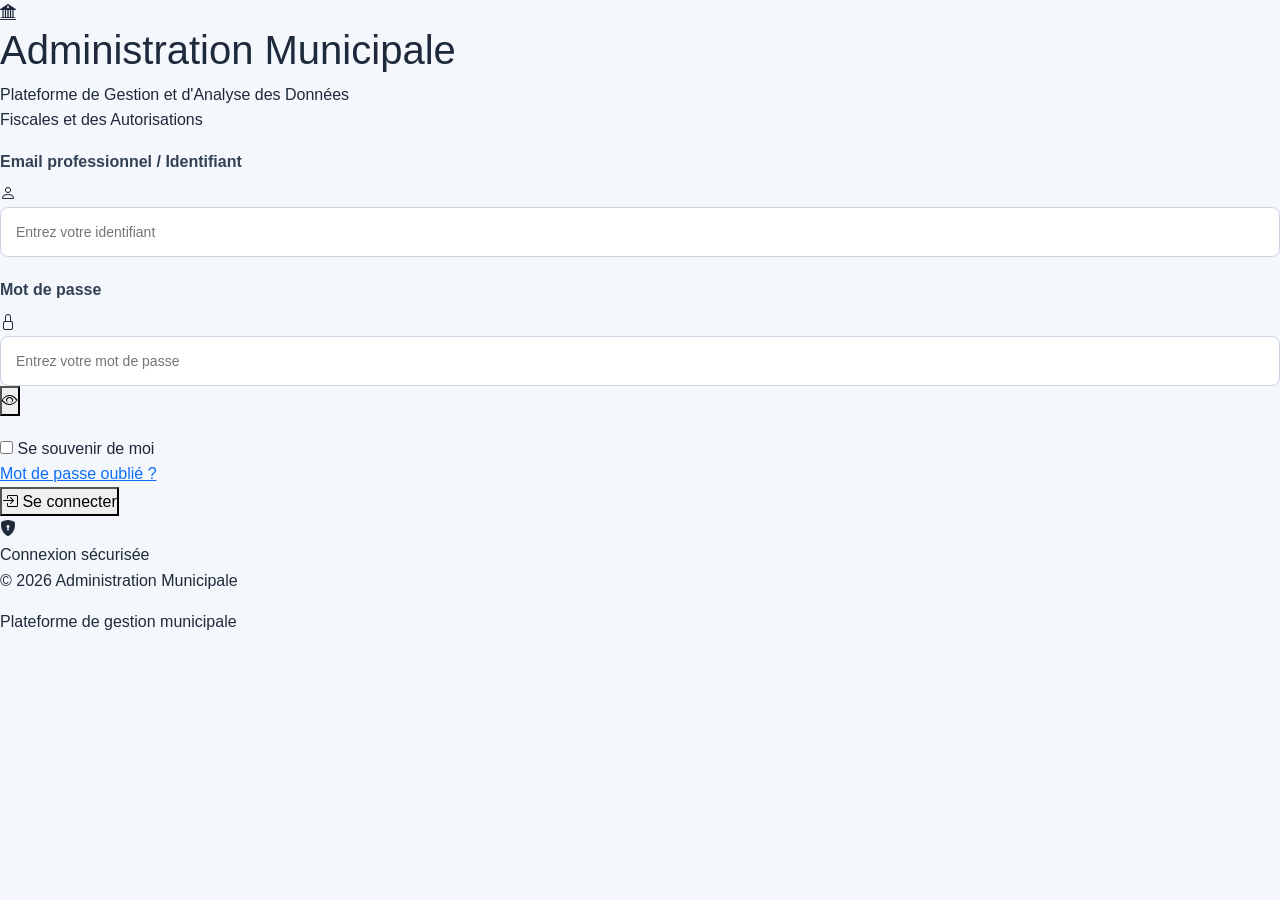
==== commit cac066ad: "Update index.html" ====
--- a/index.html
+++ b/index.html
@@ -1,134 +1,379 @@
 <!DOCTYPE html>
 <html lang="fr">
+
 <head>
     <meta charset="UTF-8">
     <meta name="viewport" content="width=device-width, initial-scale=1.0">
-    <title>Portail Administratif | Ville & Commune</title>
-
-    <!-- Bootstrap 5 -->
-    <link href="https://cdn.jsdelivr.net/npm/bootstrap@5.3.3/dist/css/bootstrap.min.css" rel="stylesheet">
-    
+
+    <title>Administration Municipale | Connexion</title>
+
+    <!-- Bootstrap -->
+    <link
+        href="https://cdn.jsdelivr.net/npm/bootstrap@5.3.3/dist/css/bootstrap.min.css"
+        rel="stylesheet">
+
     <!-- Bootstrap Icons -->
-    <link rel="stylesheet" href="https://cdn.jsdelivr.net/npm/bootstrap-icons@1.11.3/font/bootstrap-icons.min.css">
-    
-    <!-- Google Fonts (Inter & Plus Jakarta Sans for a premium look) -->
-    <link href="https://fonts.googleapis.com/css2?family=Inter:wght@400;500;600&family=Plus+Jakarta+Sans:wght@500;600;700&display=swap" rel="stylesheet">
-    
-    <!-- Custom CSS -->
+    <link
+        rel="stylesheet"
+        href="https://cdn.jsdelivr.net/npm/bootstrap-icons@1.11.3/font/bootstrap-icons.min.css">
+
+    <!-- Google Font -->
+    <link
+        href="https://fonts.googleapis.com/css2?family=Inter:wght@400;500;600;700;800&display=swap"
+        rel="stylesheet">
+
+    <!-- CSS -->
     <link rel="stylesheet" href="./css/style.css">
 </head>
 
-<body>
-
-    <div class="auth-layout">
-        
-        <!-- ==========================================
-             SECTION IDENTITÉ VISUELLE (GAUCHE)
-        =========================================== -->
-        <div class="auth-brand">
-            <div class="brand-overlay"></div>
-            
-            <div class="brand-content">
-                <div class="brand-logo">
-                    <i class="bi bi-bank"></i>
+
+<body class="login-body">
+
+    <!-- =========================
+         BACKGROUND DECORATIONS
+    ========================== -->
+
+    <div class="background-decoration background-decoration-1"></div>
+    <div class="background-decoration background-decoration-2"></div>
+    <div class="background-decoration background-decoration-3"></div>
+
+    <!-- Dots gauche -->
+    <div class="dots dots-left">
+        <span></span>
+        <span></span>
+        <span></span>
+        <span></span>
+
+        <span></span>
+        <span></span>
+        <span></span>
+        <span></span>
+
+        <span></span>
+        <span></span>
+        <span></span>
+        <span></span>
+
+        <span></span>
+        <span></span>
+        <span></span>
+        <span></span>
+    </div>
+
+    <!-- Dots droite -->
+    <div class="dots dots-right">
+        <span></span>
+        <span></span>
+        <span></span>
+        <span></span>
+
+        <span></span>
+        <span></span>
+        <span></span>
+        <span></span>
+
+        <span></span>
+        <span></span>
+        <span></span>
+        <span></span>
+
+        <span></span>
+        <span></span>
+        <span></span>
+        <span></span>
+    </div>
+
+
+    <!-- =========================
+         PAGE
+    ========================== -->
+
+    <main class="login-page">
+
+        <div class="login-container">
+
+            <!-- =========================
+                 LOGIN CARD
+            ========================== -->
+
+            <section class="login-card">
+
+
+                <!-- =====================
+                     HEADER
+                ====================== -->
+
+                <header class="login-header">
+
+                    <!-- Icône municipalité -->
+
+                    <div class="logo-container">
+
+                        <div class="municipal-icon">
+
+                            <i class="bi bi-bank2"></i>
+
+                        </div>
+
+                    </div>
+
+
+                    <!-- Titre -->
+
+                    <h1 class="login-title">
+                        Administration Municipale
+                    </h1>
+
+
+                    <!-- Description -->
+
+                    <p class="login-subtitle">
+                        Plateforme de Gestion et d'Analyse des Données
+                        <br>
+                        Fiscales et des Autorisations
+                    </p>
+
+                </header>
+
+
+                <!-- =====================
+                     SEPARATOR
+                ====================== -->
+
+                <div class="login-separator">
+
+                    <span></span>
+
+                    <div class="separator-dot"></div>
+
+                    <span></span>
+
                 </div>
-                
-                <h1 class="brand-title">Système de Gestion Municipale Intégré</h1>
-                <p class="brand-subtitle">
-                    Plateforme sécurisée dédiée aux fonctionnaires et administrateurs pour la gestion des affaires communales, fiscales et urbanistiques.
-                </p>
-                
-                <div class="brand-features">
-                    <div class="feature-item">
-                        <i class="bi bi-shield-check"></i>
-                        <span>Accès hautement sécurisé</span>
-                    </div>
-                    <div class="feature-item">
-                        <i class="bi bi-hdd-network"></i>
-                        <span>Données centralisées en temps réel</span>
-                    </div>
-                </div>
-            </div>
-
-            <div class="brand-footer">
-                <p>© 2026 Administration Municipale. Tous droits réservés.</p>
-            </div>
+
+
+                <!-- =====================
+                     FORMULAIRE
+                ====================== -->
+
+                <form id="loginForm">
+
+
+                    <!-- IDENTIFIANT -->
+
+                    <div class="form-group">
+
+                        <label
+                            for="username"
+                            class="form-label">
+
+                            Email professionnel / Identifiant
+
+                        </label>
+
+
+                        <div class="input-wrapper">
+
+                            <div class="input-icon-box">
+
+                                <i class="bi bi-person"></i>
+
+                            </div>
+
+
+                            <input
+                                type="text"
+                                id="username"
+                                name="username"
+                                class="custom-input"
+                                placeholder="Entrez votre identifiant"
+                                autocomplete="username"
+                                required>
+
+                        </div>
+
+                    </div>
+
+
+                    <!-- MOT DE PASSE -->
+
+                    <div class="form-group">
+
+                        <label
+                            for="password"
+                            class="form-label">
+
+                            Mot de passe
+
+                        </label>
+
+
+                        <div class="input-wrapper">
+
+                            <div class="input-icon-box">
+
+                                <i class="bi bi-lock"></i>
+
+                            </div>
+
+
+                            <input
+                                type="password"
+                                id="password"
+                                name="password"
+                                class="custom-input password-input"
+                                placeholder="Entrez votre mot de passe"
+                                autocomplete="current-password"
+                                required>
+
+
+                            <!-- Bouton afficher -->
+
+                            <button
+                                type="button"
+                                id="togglePassword"
+                                class="password-toggle">
+
+                                <i
+                                    class="bi bi-eye"
+                                    id="eyeIcon">
+                                </i>
+
+                            </button>
+
+                        </div>
+
+                    </div>
+
+
+                    <!-- =====================
+                         OPTIONS
+                    ====================== -->
+
+                    <div class="login-options">
+
+
+                        <!-- Remember -->
+
+                        <div class="remember-container">
+
+                            <input
+                                type="checkbox"
+                                id="rememberMe"
+                                class="remember-checkbox">
+
+
+                            <label
+                                for="rememberMe"
+                                class="remember-label">
+
+                                Se souvenir de moi
+
+                            </label>
+
+                        </div>
+
+
+                        <!-- Forgot -->
+
+                        <a
+                            href="#"
+                            class="forgot-password">
+
+                            Mot de passe oublié ?
+
+                        </a>
+
+                    </div>
+
+
+                    <!-- =====================
+                         BUTTON
+                    ====================== -->
+
+                    <button
+                        type="submit"
+                        class="login-btn"
+                        id="loginButton">
+
+                        <span id="loginBtnText">
+
+                            <i class="bi bi-box-arrow-in-right"></i>
+
+                            Se connecter
+
+                        </span>
+
+                        <span
+                            id="loginLoading"
+                            class="login-loading d-none">
+
+                            <span
+                                class="spinner-border spinner-border-sm">
+                            </span>
+
+                            Connexion...
+
+                        </span>
+
+                    </button>
+
+
+                    <!-- =====================
+                         SECURITY
+                    ====================== -->
+
+                    <div class="security-info">
+
+                        <div class="security-icon">
+
+                            <i class="bi bi-shield-lock-fill"></i>
+
+                        </div>
+
+                        <span>
+                            Connexion sécurisée
+                        </span>
+
+                    </div>
+
+
+                </form>
+
+
+                <!-- =====================
+                     FOOTER
+                ====================== -->
+
+                <footer class="login-footer">
+
+                    <p class="copyright">
+                        © 2026 Administration Municipale
+                    </p>
+
+                    <p class="footer-description">
+                        Plateforme de gestion municipale
+                    </p>
+
+                </footer>
+
+
+            </section>
+
         </div>
 
-        <!-- ==========================================
-             SECTION FORMULAIRE (DROITE)
-        =========================================== -->
-        <div class="auth-form-container">
-            
-            <!-- Language Switcher (Top Right) -->
-            <div class="top-actions">
-                <a href="#" class="help-link"><i class="bi bi-question-circle"></i> Centre d'aide</a>
-                <div class="lang-switcher">
-                    <span class="active">FR</span> | <a href="#">AR</a>
-                </div>
-            </div>
-
-            <div class="form-wrapper">
-                
-                <div class="form-header">
-                    <h2>Authentification</h2>
-                    <p>Veuillez saisir vos identifiants professionnels pour accéder à votre espace de travail.</p>
-                </div>
-
-                <form id="loginForm" class="login-form">
-                    
-                    <!-- IDENTIFIANT -->
-                    <div class="input-group-custom">
-                        <label for="username">Identifiant ou Email</label>
-                        <div class="input-icon-wrapper">
-                            <i class="bi bi-person input-icon"></i>
-                            <input type="text" id="username" placeholder="prenom.nom@commune.ma" required autocomplete="username">
-                        </div>
-                    </div>
-
-                    <!-- MOT DE PASSE -->
-                    <div class="input-group-custom">
-                        <div class="label-flex">
-                            <label for="password">Mot de passe</label>
-                            <a href="#" class="forgot-link">Mot de passe oublié ?</a>
-                        </div>
-                        <div class="input-icon-wrapper">
-                            <i class="bi bi-lock input-icon"></i>
-                            <input type="password" id="password" placeholder="••••••••" required autocomplete="current-password">
-                            <button type="button" class="btn-toggle-pass" aria-label="Afficher le mot de passe">
-                                <i class="bi bi-eye"></i>
-                            </button>
-                        </div>
-                    </div>
-
-                    <!-- OPTIONS -->
-                    <div class="form-options">
-                        <label class="custom-checkbox">
-                            <input type="checkbox" id="remember">
-                            <span class="checkmark"></span>
-                            <span class="checkbox-label">Mémoriser cet appareil</span>
-                        </label>
-                    </div>
-
-                    <!-- BOUTON -->
-                    <button type="submit" class="btn-primary-custom">
-                        <span>Se connecter à la plateforme</span>
-                        <i class="bi bi-arrow-right"></i>
-                    </button>
-
-                </form>
-
-                <div class="security-badge">
-                    <i class="bi bi-lock-fill"></i>
-                    Connexion chiffrée de bout en bout (SSL/TLS)
-                </div>
-
-            </div>
-        </div>
-
-    </div>
-
-    <!-- Bootstrap JS (Optionnel si vous avez des dropdowns) -->
-    <script src="https://cdn.jsdelivr.net/npm/bootstrap@5.3.3/dist/js/bootstrap.bundle.min.js"></script>
+    </main>
+
+
+    <!-- =========================
+         JAVASCRIPT
+    ========================== -->
+
+    <script src="./js/login.js"></script>
+
+    <script
+        src="https://cdn.jsdelivr.net/npm/bootstrap@5.3.3/dist/js/bootstrap.bundle.min.js">
+    </script>
+
 </body>
+
 </html>
--- a/css/style.css
+++ b/css/style.css
@@ -1,381 +1,614 @@
-/* ==========================================================================
-   VARIABLES & DESIGN SYSTEM
-   ========================================================================== */
-:root {
-    --primary: #1e3a8a;          /* أزرق ملكي/رسمي */
-    --primary-hover: #1e40af;
-    --accent: #2563eb;
-    --bg-surface: #f8fafc;
-    --card-bg: #ffffff;
-    --text-main: #0f172a;
-    --text-muted: #64748b;
-    --border-color: #e2e8f0;
-    --focus-ring: rgba(37, 99, 235, 0.2);
-    --shadow-card: 0 20px 25px -5px rgba(0, 0, 0, 0.05), 0 8px 10px -6px rgba(0, 0, 0, 0.01);
-}
-
-/* ==========================================================================
-   BASE & LAYOUT
-   ========================================================================== */
-body.login-body {
-    font-family: 'Inter', system-ui, -apple-system, sans-serif;
-    background-color: var(--bg-surface);
-    color: var(--text-main);
-    min-height: 100vh;
+/* ================================
+   RESET
+================================ */
+* {
     margin: 0;
+    padding: 0;
+    box-sizing: border-box;
+}
+
+body {
+    font-family: Arial, Helvetica, sans-serif;
+    background: #f4f7fb;
+    color: #1e293b;
+    line-height: 1.6;
+}
+
+/* ================================
+   NAVBAR
+================================ */
+.navbar {
+    width: 100%;
+    height: 75px;
+    background: #0f3d5e;
+    display: flex;
+    align-items: center;
+    justify-content: space-between;
+    padding: 0 7%;
+    color: white;
+    box-shadow: 0 3px 12px rgba(0, 0, 0, 0.12);
+}
+
+.logo {
+    display: flex;
+    align-items: center;
+    gap: 12px;
+}
+
+.logo-icon {
+    width: 45px;
+    height: 45px;
+    background: white;
+    color: #0f3d5e;
+    border-radius: 10px;
     display: flex;
     align-items: center;
     justify-content: center;
-    position: relative;
-    overflow-x: hidden;
-}
-
-/* ==========================================================================
-   BACKGROUND DECORATIONS
-   ========================================================================== */
-.background-decoration {
-    position: absolute;
-    border-radius: 50%;
-    filter: blur(90px);
-    z-index: 0;
-    pointer-events: none;
-}
-
-.background-decoration-1 {
-    width: 350px;
-    height: 350px;
-    background: rgba(30, 58, 138, 0.12);
-    top: -100px;
-    left: -100px;
-}
-
-.background-decoration-2 {
-    width: 450px;
-    height: 450px;
-    background: rgba(37, 99, 235, 0.08);
-    bottom: -150px;
-    right: -100px;
-}
-
-.background-decoration-3 {
-    width: 250px;
-    height: 250px;
-    background: rgba(203, 213, 225, 0.4);
-    top: 40%;
-    right: 10%;
-}
-
-/* Grid Dots */
-.dots {
-    position: absolute;
+    font-size: 22px;
+    font-weight: bold;
+}
+
+.logo h2 {
+    font-size: 21px;
+    font-weight: 700;
+}
+
+.logo span {
+    display: block;
+    font-size: 12px;
+    opacity: 0.8;
+}
+
+.nav-links {
+    display: flex;
+    align-items: center;
+    gap: 30px;
+    list-style: none;
+}
+
+.nav-links a {
+    color: white;
+    text-decoration: none;
+    font-size: 15px;
+    transition: 0.3s;
+}
+
+.nav-links a:hover {
+    color: #79d6ff;
+}
+
+/* ================================
+   BUTTONS
+================================ */
+.btn {
+    display: inline-block;
+    padding: 13px 25px;
+    border-radius: 8px;
+    text-decoration: none;
+    font-weight: 600;
+    border: none;
+    cursor: pointer;
+    transition: 0.3s;
+}
+
+.btn-primary {
+    background: #1687c7;
+    color: white;
+}
+
+.btn-primary:hover {
+    background: #0e6d9f;
+    transform: translateY(-2px);
+}
+
+.btn-secondary {
+    background: white;
+    color: #0f3d5e;
+    border: 1px solid #d5e1ea;
+}
+
+.btn-secondary:hover {
+    background: #eef7fc;
+}
+
+/* ================================
+   HERO
+================================ */
+.hero {
+    min-height: 560px;
+    background: linear-gradient(
+        135deg,
+        #0f3d5e 0%,
+        #155f85 55%,
+        #1687c7 100%
+    );
+    display: flex;
+    align-items: center;
+    padding: 70px 7%;
+    color: white;
+}
+
+.hero-content {
+    max-width: 700px;
+}
+
+.hero-badge {
+    display: inline-block;
+    background: rgba(255, 255, 255, 0.14);
+    border: 1px solid rgba(255, 255, 255, 0.25);
+    padding: 8px 16px;
+    border-radius: 30px;
+    font-size: 13px;
+    margin-bottom: 20px;
+}
+
+.hero h1 {
+    font-size: 52px;
+    line-height: 1.15;
+    margin-bottom: 20px;
+}
+
+.hero h1 span {
+    color: #8de0ff;
+}
+
+.hero p {
+    font-size: 18px;
+    max-width: 620px;
+    color: #e4f5fc;
+    margin-bottom: 30px;
+}
+
+.hero-buttons {
+    display: flex;
+    gap: 15px;
+    flex-wrap: wrap;
+}
+
+/* ================================
+   FEATURES
+================================ */
+.features {
+    padding: 70px 7%;
+    background: #ffffff;
+}
+
+.section-title {
+    text-align: center;
+    margin-bottom: 45px;
+}
+
+.section-title h2 {
+    font-size: 32px;
+    color: #0f3d5e;
+    margin-bottom: 10px;
+}
+
+.section-title p {
+    color: #64748b;
+}
+
+.feature-container {
+    display: grid;
+    grid-template-columns: repeat(3, 1fr);
+    gap: 25px;
+}
+
+.feature-card {
+    background: white;
+    padding: 30px;
+    border-radius: 15px;
+    border: 1px solid #e2e8f0;
+    box-shadow: 0 5px 20px rgba(15, 61, 94, 0.07);
+    transition: 0.3s;
+}
+
+.feature-card:hover {
+    transform: translateY(-6px);
+    box-shadow: 0 12px 30px rgba(15, 61, 94, 0.12);
+}
+
+.feature-icon {
+    width: 55px;
+    height: 55px;
+    border-radius: 12px;
+    background: #e6f5fc;
+    color: #1687c7;
+    display: flex;
+    align-items: center;
+    justify-content: center;
+    font-size: 25px;
+    margin-bottom: 20px;
+}
+
+.feature-card h3 {
+    color: #0f3d5e;
+    margin-bottom: 10px;
+}
+
+.feature-card p {
+    color: #64748b;
+    font-size: 14px;
+}
+
+/* ================================
+   SERVICES
+================================ */
+.services {
+    padding: 75px 7%;
+    background: #f4f7fb;
+}
+
+.service-container {
+    display: grid;
+    grid-template-columns: repeat(3, 1fr);
+    gap: 25px;
+}
+
+.service-card {
+    background: white;
+    padding: 30px;
+    border-radius: 15px;
+    border: 1px solid #e2e8f0;
+}
+
+.service-card h3 {
+    color: #0f3d5e;
+    margin-bottom: 12px;
+}
+
+.service-card p {
+    color: #64748b;
+    font-size: 14px;
+    margin-bottom: 20px;
+}
+
+/* ================================
+   LOGIN
+================================ */
+.login-section {
+    min-height: calc(100vh - 75px);
+    display: flex;
+    align-items: center;
+    justify-content: center;
+    padding: 50px 20px;
+    background: #f4f7fb;
+}
+
+.login-box {
+    width: 100%;
+    max-width: 450px;
+    background: white;
+    padding: 40px;
+    border-radius: 18px;
+    box-shadow: 0 10px 35px rgba(15, 61, 94, 0.1);
+}
+
+.login-box h2 {
+    color: #0f3d5e;
+    text-align: center;
+    margin-bottom: 10px;
+}
+
+.login-box > p {
+    text-align: center;
+    color: #64748b;
+    margin-bottom: 30px;
+}
+
+/* ================================
+   FORMS
+================================ */
+.form-group {
+    margin-bottom: 20px;
+}
+
+.form-group label {
+    display: block;
+    margin-bottom: 7px;
+    font-weight: 600;
+    color: #334155;
+}
+
+.form-group input,
+.form-group select,
+.form-group textarea {
+    width: 100%;
+    padding: 13px 15px;
+    border: 1px solid #cbd5e1;
+    border-radius: 8px;
+    outline: none;
+    font-size: 14px;
+    transition: 0.3s;
+    background: #fff;
+}
+
+.form-group input:focus,
+.form-group select:focus,
+.form-group textarea:focus {
+    border-color: #1687c7;
+    box-shadow: 0 0 0 3px rgba(22, 135, 199, 0.1);
+}
+
+.form-group textarea {
+    min-height: 120px;
+    resize: vertical;
+}
+
+.form-button {
+    width: 100%;
+    margin-top: 10px;
+}
+
+/* ================================
+   DEMANDE PERMIS
+================================ */
+.request-section {
+    padding: 60px 7%;
+    background: #f4f7fb;
+}
+
+.request-container {
+    max-width: 850px;
+    margin: auto;
+    background: white;
+    padding: 40px;
+    border-radius: 18px;
+    box-shadow: 0 8px 30px rgba(15, 61, 94, 0.08);
+}
+
+.request-header {
+    margin-bottom: 35px;
+}
+
+.request-header h2 {
+    color: #0f3d5e;
+    margin-bottom: 8px;
+}
+
+.request-header p {
+    color: #64748b;
+}
+
+/* ================================
+   DASHBOARD
+================================ */
+.dashboard {
+    padding: 50px 7%;
+    background: #f4f7fb;
+    min-height: calc(100vh - 75px);
+}
+
+.dashboard-header {
+    display: flex;
+    justify-content: space-between;
+    align-items: center;
+    margin-bottom: 35px;
+}
+
+.dashboard-header h1 {
+    color: #0f3d5e;
+}
+
+.dashboard-header p {
+    color: #64748b;
+}
+
+.stats {
     display: grid;
     grid-template-columns: repeat(4, 1fr);
-    gap: 12px;
-    z-index: 0;
-    opacity: 0.3;
-    pointer-events: none;
-}
-
-.dots span {
-    width: 5px;
-    height: 5px;
-    background-color: var(--primary);
-    border-radius: 50%;
-}
-
-.dots-left {
-    top: 20%;
-    left: 6%;
-}
-
-.dots-right {
-    bottom: 20%;
-    right: 6%;
-}
-
-/* ==========================================================================
-   LOGIN CARD CONTAINER
-   ========================================================================== */
-.login-page {
+    gap: 20px;
+    margin-bottom: 35px;
+}
+
+.stat-card {
+    background: white;
+    padding: 25px;
+    border-radius: 14px;
+    border: 1px solid #e2e8f0;
+}
+
+.stat-card h3 {
+    font-size: 30px;
+    color: #0f3d5e;
+}
+
+.stat-card p {
+    color: #64748b;
+    font-size: 14px;
+}
+
+/* ================================
+   TABLE
+================================ */
+.table-container {
+    background: white;
+    border-radius: 15px;
+    overflow-x: auto;
+    box-shadow: 0 5px 20px rgba(15, 61, 94, 0.06);
+}
+
+table {
     width: 100%;
-    max-width: 480px;
-    padding: 1.5rem;
-    position: relative;
-    z-index: 1;
-}
-
-.login-card {
-    background: var(--card-bg);
+    border-collapse: collapse;
+}
+
+table th,
+table td {
+    padding: 16px 18px;
+    text-align: left;
+    border-bottom: 1px solid #e2e8f0;
+}
+
+table th {
+    background: #f8fafc;
+    color: #0f3d5e;
+    font-size: 14px;
+}
+
+table td {
+    font-size: 14px;
+    color: #475569;
+}
+
+/* ================================
+   STATUS
+================================ */
+.status {
+    display: inline-block;
+    padding: 5px 12px;
     border-radius: 20px;
-    padding: 2.5rem 2.25rem;
-    box-shadow: var(--shadow-card);
-    border: 1px solid var(--border-color);
-}
-
-/* ==========================================================================
-   HEADER
-   ========================================================================== */
-.login-header {
+    font-size: 12px;
+    font-weight: 600;
+}
+
+.status-pending {
+    background: #fff7ed;
+    color: #c2410c;
+}
+
+.status-approved {
+    background: #ecfdf5;
+    color: #047857;
+}
+
+.status-rejected {
+    background: #fef2f2;
+    color: #b91c1c;
+}
+
+/* ================================
+   SECURITY SECTION
+================================ */
+.security {
+    padding: 70px 7%;
+    background: #0f3d5e;
+    color: white;
+}
+
+.security-container {
+    max-width: 1000px;
+    margin: auto;
     text-align: center;
 }
 
-.logo-container {
-    display: flex;
-    justify-content: center;
-    margin-bottom: 1.25rem;
-}
-
-.municipal-icon {
-    width: 68px;
-    height: 68px;
-    background: linear-gradient(135deg, var(--primary), var(--accent));
-    color: #ffffff;
-    border-radius: 18px;
-    display: flex;
-    align-items: center;
-    justify-content: center;
-    font-size: 2rem;
-    box-shadow: 0 8px 16px rgba(30, 58, 138, 0.25);
-}
-
-.login-title {
-    font-size: 1.5rem;
-    font-weight: 800;
-    color: var(--text-main);
-    letter-spacing: -0.02em;
-    margin-bottom: 0.5rem;
-}
-
-.login-subtitle {
-    font-size: 0.875rem;
-    color: var(--text-muted);
-    line-height: 1.5;
-    margin-bottom: 0;
-}
-
-/* ==========================================================================
-   SEPARATOR
-   ========================================================================== */
-.login-separator {
-    display: flex;
-    align-items: center;
-    margin: 1.75rem 0;
-}
-
-.login-separator span {
-    flex: 1;
-    height: 1px;
-    background-color: var(--border-color);
-}
-
-.separator-dot {
-    width: 6px;
-    height: 6px;
-    background-color: var(--accent);
-    border-radius: 50%;
-    margin: 0 12px;
-    opacity: 0.6;
-}
-
-/* ==========================================================================
-   FORM & INPUTS
-   ========================================================================== */
-.form-group {
-    margin-bottom: 1.25rem;
-}
-
-.form-label {
-    display: block;
-    font-size: 0.85rem;
-    font-weight: 600;
-    color: var(--text-main);
-    margin-bottom: 0.5rem;
-}
-
-.input-wrapper {
-    position: relative;
-    display: flex;
-    align-items: center;
-}
-
-.input-icon-box {
-    position: absolute;
-    left: 14px;
-    color: var(--text-muted);
-    font-size: 1.1rem;
-    display: flex;
-    align-items: center;
-    pointer-events: none;
-    z-index: 2;
-}
-
-.custom-input {
-    width: 100%;
-    padding: 0.75rem 1rem 0.75rem 2.75rem;
-    font-size: 0.95rem;
-    border: 1px solid var(--border-color);
+.security h2 {
+    font-size: 32px;
+    margin-bottom: 15px;
+}
+
+.security p {
+    color: #d8edf7;
+    max-width: 700px;
+    margin: auto;
+}
+
+.security-items {
+    display: grid;
+    grid-template-columns: repeat(3, 1fr);
+    gap: 20px;
+    margin-top: 40px;
+}
+
+.security-item {
+    padding: 25px;
+    background: rgba(255, 255, 255, 0.08);
     border-radius: 12px;
-    background-color: #f8fafc;
-    color: var(--text-main);
-    transition: all 0.2s ease-in-out;
-}
-
-.custom-input.password-input {
-    padding-right: 2.8rem;
-}
-
-.custom-input:focus {
-    outline: none;
-    border-color: var(--accent);
-    background-color: #ffffff;
-    box-shadow: 0 0 0 4px var(--focus-ring);
-}
-
-.password-toggle {
-    position: absolute;
-    right: 12px;
-    background: transparent;
-    border: none;
-    color: var(--text-muted);
-    cursor: pointer;
-    padding: 4px;
-    display: flex;
-    align-items: center;
-    font-size: 1.1rem;
-    transition: color 0.2s ease;
-    z-index: 2;
-}
-
-.password-toggle:hover {
-    color: var(--text-main);
-}
-
-/* ==========================================================================
-   OPTIONS (REMEMBER ME & FORGOT)
-   ========================================================================== */
-.login-options {
-    display: flex;
-    justify-content: space-between;
-    align-items: center;
-    margin-bottom: 1.5rem;
-    font-size: 0.85rem;
-}
-
-.remember-container {
-    display: flex;
-    align-items: center;
-    gap: 8px;
-}
-
-.remember-checkbox {
-    width: 16px;
-    height: 16px;
-    accent-color: var(--primary);
-    cursor: pointer;
-    border-radius: 4px;
-}
-
-.remember-label {
-    color: var(--text-muted);
-    cursor: pointer;
-    margin: 0;
-    user-select: none;
-}
-
-.forgot-password {
-    color: var(--accent);
-    text-decoration: none;
-    font-weight: 600;
-    transition: color 0.2s ease;
-}
-
-.forgot-password:hover {
-    color: var(--primary-hover);
-    text-decoration: underline;
-}
-
-/* ==========================================================================
-   BUTTON & SECURITY
-   ========================================================================== */
-.login-btn {
-    width: 100%;
-    padding: 0.85rem;
-    background: linear-gradient(135deg, var(--primary), var(--primary-hover));
-    color: #ffffff;
-    border: none;
-    border-radius: 12px;
-    font-size: 0.975rem;
-    font-weight: 600;
-    cursor: pointer;
-    transition: all 0.2s ease;
-    box-shadow: 0 4px 12px rgba(30, 58, 138, 0.25);
-    display: flex;
-    align-items: center;
-    justify-content: center;
-}
-
-.login-btn:hover {
-    transform: translateY(-1px);
-    box-shadow: 0 6px 16px rgba(30, 58, 138, 0.35);
-}
-
-.login-btn:active {
-    transform: translateY(0);
-}
-
-.security-info {
-    display: flex;
-    align-items: center;
-    justify-content: center;
-    gap: 6px;
-    margin-top: 1.25rem;
-    font-size: 0.8rem;
-    color: var(--text-muted);
-    font-weight: 500;
-}
-
-.security-icon {
-    color: #10b981; /* أخضر للأمان */
-    display: flex;
-    align-items: center;
-}
-
-/* ==========================================================================
+}
+
+.security-item h3 {
+    margin-bottom: 8px;
+}
+
+.security-item p {
+    font-size: 13px;
+}
+
+/* ================================
    FOOTER
-   ========================================================================== */
-.login-footer {
-    margin-top: 2rem;
+================================ */
+.footer {
+    background: #092d46;
+    color: white;
+    padding: 35px 7%;
     text-align: center;
-    border-top: 1px dashed var(--border-color);
-    padding-top: 1.25rem;
-}
-
-.copyright {
-    font-size: 0.8rem;
-    font-weight: 600;
-    color: var(--text-main);
-    margin-bottom: 0.2rem;
-}
-
-.footer-description {
-    font-size: 0.75rem;
-    color: var(--text-muted);
-    margin-bottom: 0;
-}
-
-/* ==========================================================================
-   RESPONSIVE DESIGN
-   ========================================================================== */
-@media (max-width: 576px) {
-    .dots {
+}
+
+.footer p {
+    font-size: 13px;
+    color: #b8d0dc;
+}
+
+/* ================================
+   RESPONSIVE
+================================ */
+@media (max-width: 900px) {
+
+    .feature-container,
+    .service-container {
+        grid-template-columns: 1fr 1fr;
+    }
+
+    .stats {
+        grid-template-columns: 1fr 1fr;
+    }
+
+    .hero h1 {
+        font-size: 42px;
+    }
+
+    .nav-links {
+        gap: 15px;
+    }
+}
+
+@media (max-width: 650px) {
+
+    .navbar {
+        padding: 0 5%;
+    }
+
+    .nav-links {
         display: none;
     }
 
-    .login-card {
-        padding: 2rem 1.5rem;
-    }
-
-    .login-title {
-        font-size: 1.35rem;
-    }
-}
+    .hero {
+        padding: 55px 5%;
+        min-height: 500px;
+    }
+
+    .hero h1 {
+        font-size: 34px;
+    }
+
+    .hero p {
+        font-size: 16px;
+    }
+
+    .feature-container,
+    .service-container,
+    .stats,
+    .security-items {
+        grid-template-columns: 1fr;
+    }
+
+    .features,
+    .services,
+    .security,
+    .dashboard,
+    .request-section {
+        padding-left: 5%;
+        padding-right: 5%;
+    }
+
+    .login-box,
+    .request-container {
+        padding: 25px;
+    }
+
+    .dashboard-header {
+        flex-direction: column;
+        align-items: flex-start;
+        gap: 15px;
+    }
+}
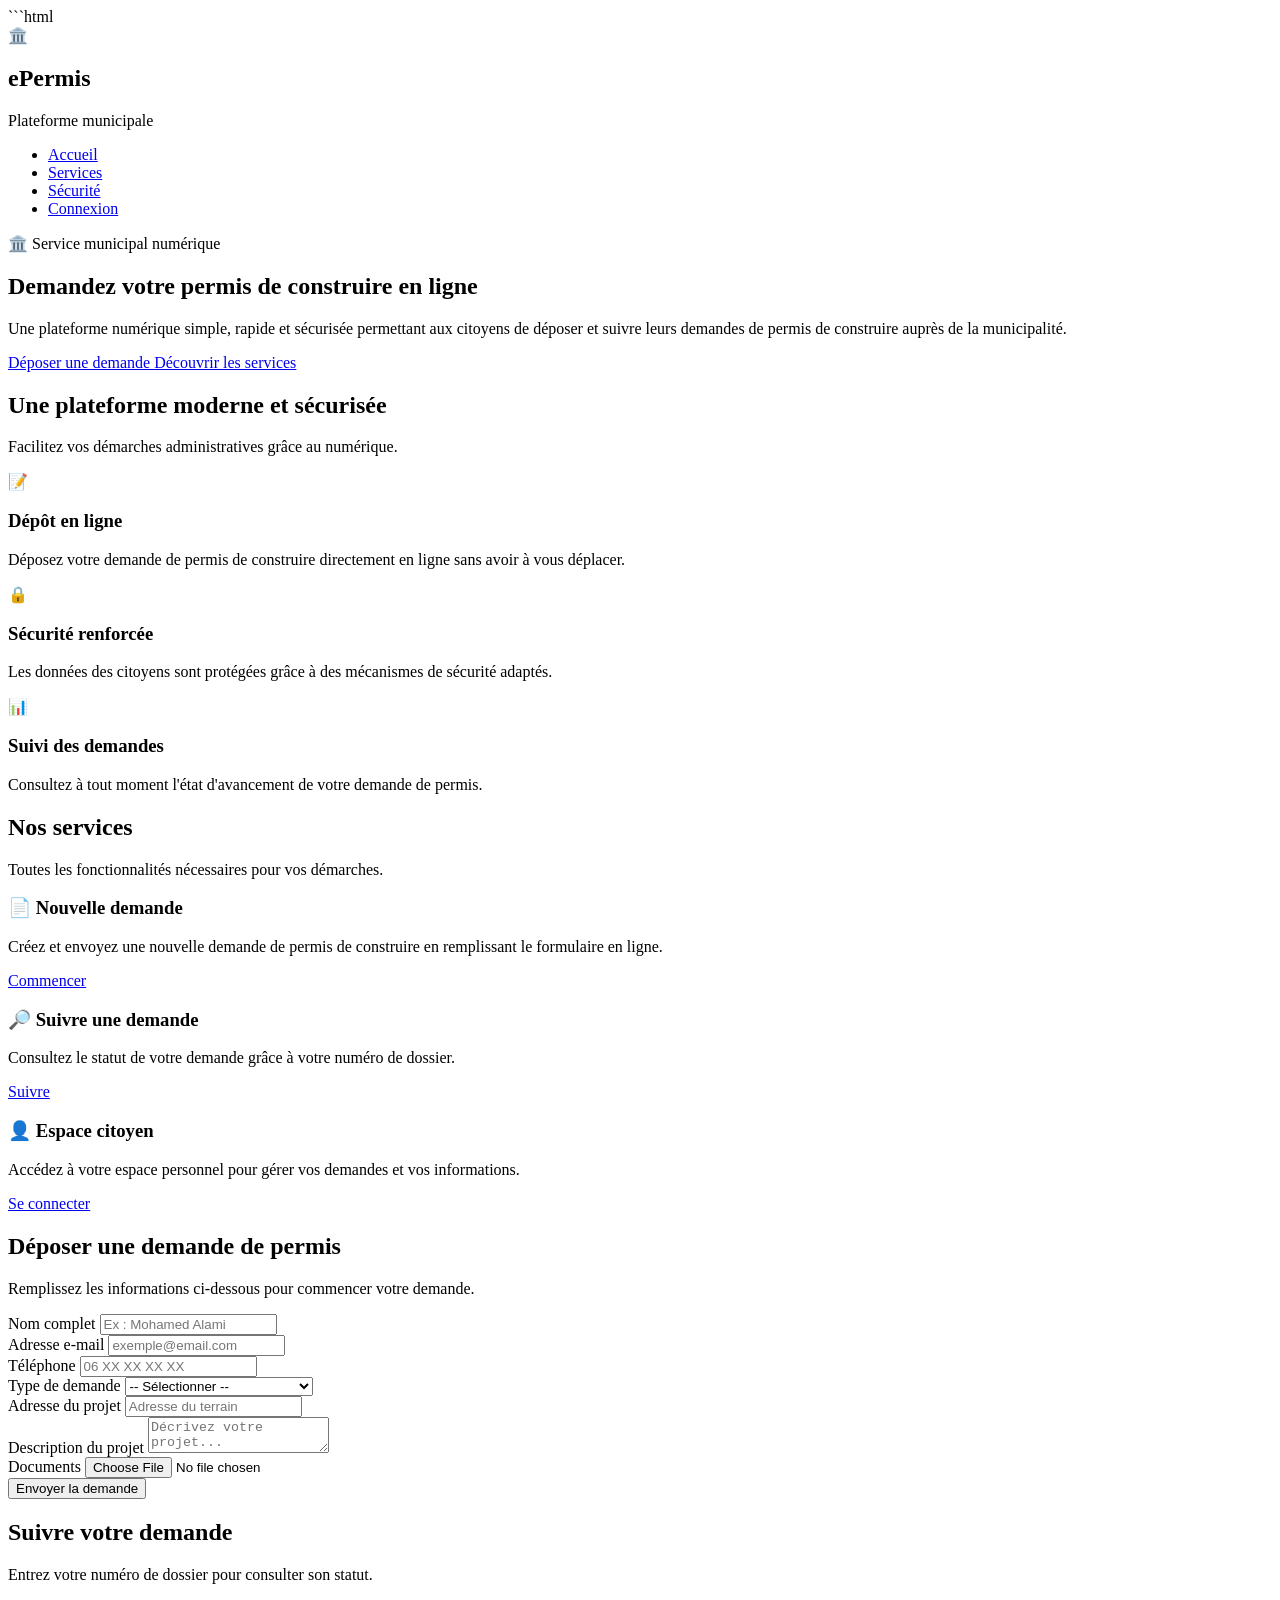
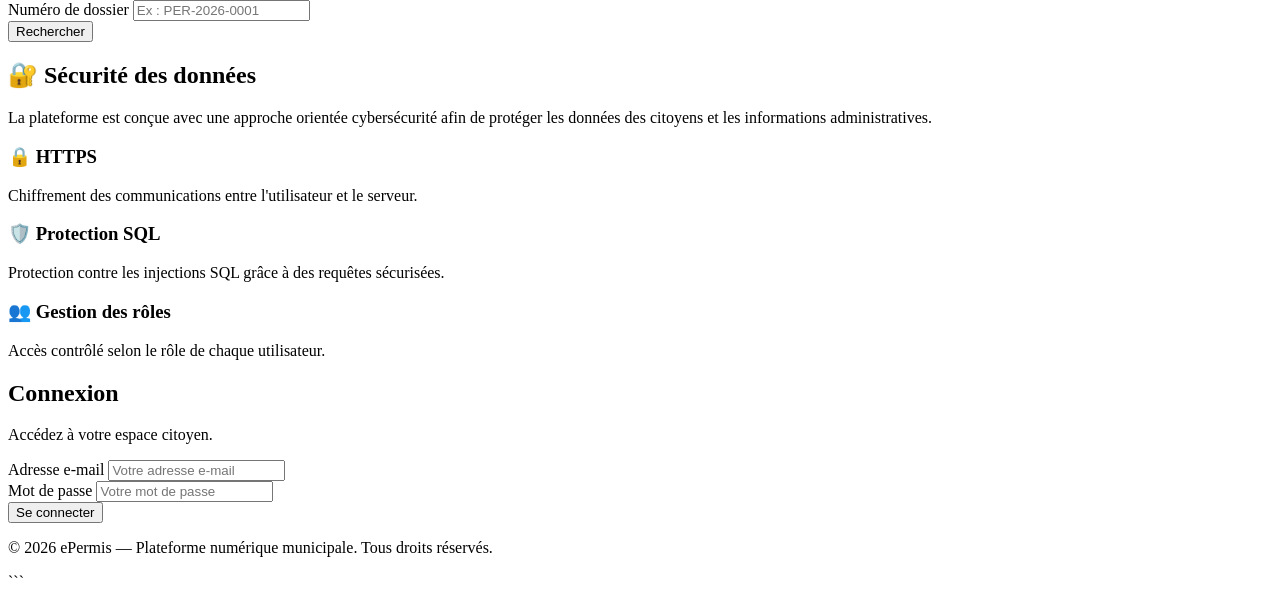
==== commit b36f55c7: "Update index.html" ====
--- a/index.html
+++ b/index.html
@@ -1,379 +1,591 @@
+```html
 <!DOCTYPE html>
 <html lang="fr">
-
 <head>
     <meta charset="UTF-8">
     <meta name="viewport" content="width=device-width, initial-scale=1.0">
 
-    <title>Administration Municipale | Connexion</title>
-
-    <!-- Bootstrap -->
-    <link
-        href="https://cdn.jsdelivr.net/npm/bootstrap@5.3.3/dist/css/bootstrap.min.css"
-        rel="stylesheet">
-
-    <!-- Bootstrap Icons -->
-    <link
-        rel="stylesheet"
-        href="https://cdn.jsdelivr.net/npm/bootstrap-icons@1.11.3/font/bootstrap-icons.min.css">
-
-    <!-- Google Font -->
-    <link
-        href="https://fonts.googleapis.com/css2?family=Inter:wght@400;500;600;700;800&display=swap"
-        rel="stylesheet">
+    <title>ePermis - Plateforme des Permis de Construire</title>
 
     <!-- CSS -->
-    <link rel="stylesheet" href="./css/style.css">
+    <link rel="stylesheet" href="style.css">
 </head>
 
-
-<body class="login-body">
-
-    <!-- =========================
-         BACKGROUND DECORATIONS
-    ========================== -->
-
-    <div class="background-decoration background-decoration-1"></div>
-    <div class="background-decoration background-decoration-2"></div>
-    <div class="background-decoration background-decoration-3"></div>
-
-    <!-- Dots gauche -->
-    <div class="dots dots-left">
-        <span></span>
-        <span></span>
-        <span></span>
-        <span></span>
-
-        <span></span>
-        <span></span>
-        <span></span>
-        <span></span>
-
-        <span></span>
-        <span></span>
-        <span></span>
-        <span></span>
-
-        <span></span>
-        <span></span>
-        <span></span>
-        <span></span>
-    </div>
-
-    <!-- Dots droite -->
-    <div class="dots dots-right">
-        <span></span>
-        <span></span>
-        <span></span>
-        <span></span>
-
-        <span></span>
-        <span></span>
-        <span></span>
-        <span></span>
-
-        <span></span>
-        <span></span>
-        <span></span>
-        <span></span>
-
-        <span></span>
-        <span></span>
-        <span></span>
-        <span></span>
-    </div>
-
-
-    <!-- =========================
-         PAGE
-    ========================== -->
-
-    <main class="login-page">
-
-        <div class="login-container">
-
-            <!-- =========================
-                 LOGIN CARD
-            ========================== -->
-
-            <section class="login-card">
-
-
-                <!-- =====================
-                     HEADER
-                ====================== -->
-
-                <header class="login-header">
-
-                    <!-- Icône municipalité -->
-
-                    <div class="logo-container">
-
-                        <div class="municipal-icon">
-
-                            <i class="bi bi-bank2"></i>
-
-                        </div>
-
-                    </div>
-
-
-                    <!-- Titre -->
-
-                    <h1 class="login-title">
-                        Administration Municipale
-                    </h1>
-
-
-                    <!-- Description -->
-
-                    <p class="login-subtitle">
-                        Plateforme de Gestion et d'Analyse des Données
-                        <br>
-                        Fiscales et des Autorisations
+<body>
+
+    <!-- ================================
+         NAVBAR
+    ================================= -->
+
+    <nav class="navbar">
+
+        <div class="logo">
+
+            <div class="logo-icon">
+                🏛️
+            </div>
+
+            <div>
+                <h2>ePermis</h2>
+                <span>Plateforme municipale</span>
+            </div>
+
+        </div>
+
+        <ul class="nav-links">
+            <li>
+                <a href="#accueil">Accueil</a>
+            </li>
+
+            <li>
+                <a href="#services">Services</a>
+            </li>
+
+            <li>
+                <a href="#securite">Sécurité</a>
+            </li>
+
+            <li>
+                <a href="#connexion">Connexion</a>
+            </li>
+        </ul>
+
+    </nav>
+
+
+    <!-- ================================
+         HERO
+    ================================= -->
+
+    <section class="hero" id="accueil">
+
+        <div class="hero-content">
+
+            <div class="hero-badge">
+                🏛️ Service municipal numérique
+            </div>
+
+            <h1>
+                Demandez votre
+                <span>permis de construire</span>
+                en ligne
+            </h1>
+
+            <p>
+                Une plateforme numérique simple, rapide et sécurisée
+                permettant aux citoyens de déposer et suivre leurs
+                demandes de permis de construire auprès de la municipalité.
+            </p>
+
+            <div class="hero-buttons">
+
+                <a href="#demande" class="btn btn-primary">
+                    Déposer une demande
+                </a>
+
+                <a href="#services" class="btn btn-secondary">
+                    Découvrir les services
+                </a>
+
+            </div>
+
+        </div>
+
+    </section>
+
+
+    <!-- ================================
+         FEATURES
+    ================================= -->
+
+    <section class="features">
+
+        <div class="section-title">
+
+            <h2>Une plateforme moderne et sécurisée</h2>
+
+            <p>
+                Facilitez vos démarches administratives grâce au numérique.
+            </p>
+
+        </div>
+
+
+        <div class="feature-container">
+
+            <div class="feature-card">
+
+                <div class="feature-icon">
+                    📝
+                </div>
+
+                <h3>Dépôt en ligne</h3>
+
+                <p>
+                    Déposez votre demande de permis de construire
+                    directement en ligne sans avoir à vous déplacer.
+                </p>
+
+            </div>
+
+
+            <div class="feature-card">
+
+                <div class="feature-icon">
+                    🔒
+                </div>
+
+                <h3>Sécurité renforcée</h3>
+
+                <p>
+                    Les données des citoyens sont protégées grâce à
+                    des mécanismes de sécurité adaptés.
+                </p>
+
+            </div>
+
+
+            <div class="feature-card">
+
+                <div class="feature-icon">
+                    📊
+                </div>
+
+                <h3>Suivi des demandes</h3>
+
+                <p>
+                    Consultez à tout moment l'état d'avancement
+                    de votre demande de permis.
+                </p>
+
+            </div>
+
+        </div>
+
+    </section>
+
+
+    <!-- ================================
+         SERVICES
+    ================================= -->
+
+    <section class="services" id="services">
+
+        <div class="section-title">
+
+            <h2>Nos services</h2>
+
+            <p>
+                Toutes les fonctionnalités nécessaires pour vos démarches.
+            </p>
+
+        </div>
+
+
+        <div class="service-container">
+
+            <div class="service-card">
+
+                <h3>📄 Nouvelle demande</h3>
+
+                <p>
+                    Créez et envoyez une nouvelle demande de permis
+                    de construire en remplissant le formulaire en ligne.
+                </p>
+
+                <a href="#demande" class="btn btn-primary">
+                    Commencer
+                </a>
+
+            </div>
+
+
+            <div class="service-card">
+
+                <h3>🔎 Suivre une demande</h3>
+
+                <p>
+                    Consultez le statut de votre demande grâce à
+                    votre numéro de dossier.
+                </p>
+
+                <a href="#suivi" class="btn btn-primary">
+                    Suivre
+                </a>
+
+            </div>
+
+
+            <div class="service-card">
+
+                <h3>👤 Espace citoyen</h3>
+
+                <p>
+                    Accédez à votre espace personnel pour gérer
+                    vos demandes et vos informations.
+                </p>
+
+                <a href="#connexion" class="btn btn-primary">
+                    Se connecter
+                </a>
+
+            </div>
+
+        </div>
+
+    </section>
+
+
+    <!-- ================================
+         DEMANDE DE PERMIS
+    ================================= -->
+
+    <section class="request-section" id="demande">
+
+        <div class="request-container">
+
+            <div class="request-header">
+
+                <h2>Déposer une demande de permis</h2>
+
+                <p>
+                    Remplissez les informations ci-dessous pour commencer
+                    votre demande.
+                </p>
+
+            </div>
+
+
+            <form action="#" method="POST">
+
+                <div class="form-group">
+
+                    <label for="nom">
+                        Nom complet
+                    </label>
+
+                    <input
+                        type="text"
+                        id="nom"
+                        name="nom"
+                        placeholder="Ex : Mohamed Alami"
+                        required
+                    >
+
+                </div>
+
+
+                <div class="form-group">
+
+                    <label for="email">
+                        Adresse e-mail
+                    </label>
+
+                    <input
+                        type="email"
+                        id="email"
+                        name="email"
+                        placeholder="exemple@email.com"
+                        required
+                    >
+
+                </div>
+
+
+                <div class="form-group">
+
+                    <label for="telephone">
+                        Téléphone
+                    </label>
+
+                    <input
+                        type="tel"
+                        id="telephone"
+                        name="telephone"
+                        placeholder="06 XX XX XX XX"
+                        required
+                    >
+
+                </div>
+
+
+                <div class="form-group">
+
+                    <label for="type">
+                        Type de demande
+                    </label>
+
+                    <select id="type" name="type" required>
+
+                        <option value="">
+                            -- Sélectionner --
+                        </option>
+
+                        <option value="construction">
+                            Permis de construire
+                        </option>
+
+                        <option value="modification">
+                            Modification de construction
+                        </option>
+
+                        <option value="extension">
+                            Extension
+                        </option>
+
+                        <option value="renovation">
+                            Rénovation
+                        </option>
+
+                    </select>
+
+                </div>
+
+
+                <div class="form-group">
+
+                    <label for="adresse">
+                        Adresse du projet
+                    </label>
+
+                    <input
+                        type="text"
+                        id="adresse"
+                        name="adresse"
+                        placeholder="Adresse du terrain"
+                        required
+                    >
+
+                </div>
+
+
+                <div class="form-group">
+
+                    <label for="description">
+                        Description du projet
+                    </label>
+
+                    <textarea
+                        id="description"
+                        name="description"
+                        placeholder="Décrivez votre projet..."
+                        required
+                    ></textarea>
+
+                </div>
+
+
+                <div class="form-group">
+
+                    <label for="document">
+                        Documents
+                    </label>
+
+                    <input
+                        type="file"
+                        id="document"
+                        name="document"
+                    >
+
+                </div>
+
+
+                <button
+                    type="submit"
+                    class="btn btn-primary form-button"
+                >
+                    Envoyer la demande
+                </button>
+
+            </form>
+
+        </div>
+
+    </section>
+
+
+    <!-- ================================
+         SUIVI
+    ================================= -->
+
+    <section class="services" id="suivi">
+
+        <div class="section-title">
+
+            <h2>Suivre votre demande</h2>
+
+            <p>
+                Entrez votre numéro de dossier pour consulter son statut.
+            </p>
+
+        </div>
+
+
+        <div class="login-box">
+
+            <div class="form-group">
+
+                <label for="numero">
+                    Numéro de dossier
+                </label>
+
+                <input
+                    type="text"
+                    id="numero"
+                    placeholder="Ex : PER-2026-0001"
+                >
+
+            </div>
+
+            <button class="btn btn-primary form-button">
+                Rechercher
+            </button>
+
+        </div>
+
+    </section>
+
+
+    <!-- ================================
+         SECURITY
+    ================================= -->
+
+    <section class="security" id="securite">
+
+        <div class="security-container">
+
+            <h2>🔐 Sécurité des données</h2>
+
+            <p>
+                La plateforme est conçue avec une approche orientée
+                cybersécurité afin de protéger les données des citoyens
+                et les informations administratives.
+            </p>
+
+
+            <div class="security-items">
+
+                <div class="security-item">
+
+                    <h3>🔒 HTTPS</h3>
+
+                    <p>
+                        Chiffrement des communications entre
+                        l'utilisateur et le serveur.
                     </p>
 
-                </header>
-
-
-                <!-- =====================
-                     SEPARATOR
-                ====================== -->
-
-                <div class="login-separator">
-
-                    <span></span>
-
-                    <div class="separator-dot"></div>
-
-                    <span></span>
-
-                </div>
-
-
-                <!-- =====================
-                     FORMULAIRE
-                ====================== -->
-
-                <form id="loginForm">
-
-
-                    <!-- IDENTIFIANT -->
-
-                    <div class="form-group">
-
-                        <label
-                            for="username"
-                            class="form-label">
-
-                            Email professionnel / Identifiant
-
-                        </label>
-
-
-                        <div class="input-wrapper">
-
-                            <div class="input-icon-box">
-
-                                <i class="bi bi-person"></i>
-
-                            </div>
-
-
-                            <input
-                                type="text"
-                                id="username"
-                                name="username"
-                                class="custom-input"
-                                placeholder="Entrez votre identifiant"
-                                autocomplete="username"
-                                required>
-
-                        </div>
-
-                    </div>
-
-
-                    <!-- MOT DE PASSE -->
-
-                    <div class="form-group">
-
-                        <label
-                            for="password"
-                            class="form-label">
-
-                            Mot de passe
-
-                        </label>
-
-
-                        <div class="input-wrapper">
-
-                            <div class="input-icon-box">
-
-                                <i class="bi bi-lock"></i>
-
-                            </div>
-
-
-                            <input
-                                type="password"
-                                id="password"
-                                name="password"
-                                class="custom-input password-input"
-                                placeholder="Entrez votre mot de passe"
-                                autocomplete="current-password"
-                                required>
-
-
-                            <!-- Bouton afficher -->
-
-                            <button
-                                type="button"
-                                id="togglePassword"
-                                class="password-toggle">
-
-                                <i
-                                    class="bi bi-eye"
-                                    id="eyeIcon">
-                                </i>
-
-                            </button>
-
-                        </div>
-
-                    </div>
-
-
-                    <!-- =====================
-                         OPTIONS
-                    ====================== -->
-
-                    <div class="login-options">
-
-
-                        <!-- Remember -->
-
-                        <div class="remember-container">
-
-                            <input
-                                type="checkbox"
-                                id="rememberMe"
-                                class="remember-checkbox">
-
-
-                            <label
-                                for="rememberMe"
-                                class="remember-label">
-
-                                Se souvenir de moi
-
-                            </label>
-
-                        </div>
-
-
-                        <!-- Forgot -->
-
-                        <a
-                            href="#"
-                            class="forgot-password">
-
-                            Mot de passe oublié ?
-
-                        </a>
-
-                    </div>
-
-
-                    <!-- =====================
-                         BUTTON
-                    ====================== -->
-
-                    <button
-                        type="submit"
-                        class="login-btn"
-                        id="loginButton">
-
-                        <span id="loginBtnText">
-
-                            <i class="bi bi-box-arrow-in-right"></i>
-
-                            Se connecter
-
-                        </span>
-
-                        <span
-                            id="loginLoading"
-                            class="login-loading d-none">
-
-                            <span
-                                class="spinner-border spinner-border-sm">
-                            </span>
-
-                            Connexion...
-
-                        </span>
-
-                    </button>
-
-
-                    <!-- =====================
-                         SECURITY
-                    ====================== -->
-
-                    <div class="security-info">
-
-                        <div class="security-icon">
-
-                            <i class="bi bi-shield-lock-fill"></i>
-
-                        </div>
-
-                        <span>
-                            Connexion sécurisée
-                        </span>
-
-                    </div>
-
-
-                </form>
-
-
-                <!-- =====================
-                     FOOTER
-                ====================== -->
-
-                <footer class="login-footer">
-
-                    <p class="copyright">
-                        © 2026 Administration Municipale
+                </div>
+
+
+                <div class="security-item">
+
+                    <h3>🛡️ Protection SQL</h3>
+
+                    <p>
+                        Protection contre les injections SQL
+                        grâce à des requêtes sécurisées.
                     </p>
 
-                    <p class="footer-description">
-                        Plateforme de gestion municipale
+                </div>
+
+
+                <div class="security-item">
+
+                    <h3>👥 Gestion des rôles</h3>
+
+                    <p>
+                        Accès contrôlé selon le rôle de chaque
+                        utilisateur.
                     </p>
 
-                </footer>
-
-
-            </section>
-
-        </div>
-
-    </main>
-
-
-    <!-- =========================
-         JAVASCRIPT
-    ========================== -->
-
-    <script src="./js/login.js"></script>
-
-    <script
-        src="https://cdn.jsdelivr.net/npm/bootstrap@5.3.3/dist/js/bootstrap.bundle.min.js">
-    </script>
+                </div>
+
+            </div>
+
+        </div>
+
+    </section>
+
+
+    <!-- ================================
+         LOGIN
+    ================================= -->
+
+    <section class="login-section" id="connexion">
+
+        <div class="login-box">
+
+            <h2>Connexion</h2>
+
+            <p>
+                Accédez à votre espace citoyen.
+            </p>
+
+
+            <form action="#" method="POST">
+
+                <div class="form-group">
+
+                    <label for="email-login">
+                        Adresse e-mail
+                    </label>
+
+                    <input
+                        type="email"
+                        id="email-login"
+                        name="email"
+                        placeholder="Votre adresse e-mail"
+                        required
+                    >
+
+                </div>
+
+
+                <div class="form-group">
+
+                    <label for="password">
+                        Mot de passe
+                    </label>
+
+                    <input
+                        type="password"
+                        id="password"
+                        name="password"
+                        placeholder="Votre mot de passe"
+                        required
+                    >
+
+                </div>
+
+
+                <button
+                    type="submit"
+                    class="btn btn-primary form-button"
+                >
+                    Se connecter
+                </button>
+
+            </form>
+
+        </div>
+
+    </section>
+
+
+    <!-- ================================
+         FOOTER
+    ================================= -->
+
+    <footer class="footer">
+
+        <p>
+            © 2026 ePermis — Plateforme numérique municipale.
+            Tous droits réservés.
+        </p>
+
+    </footer>
+
 
 </body>
-
 </html>
+```
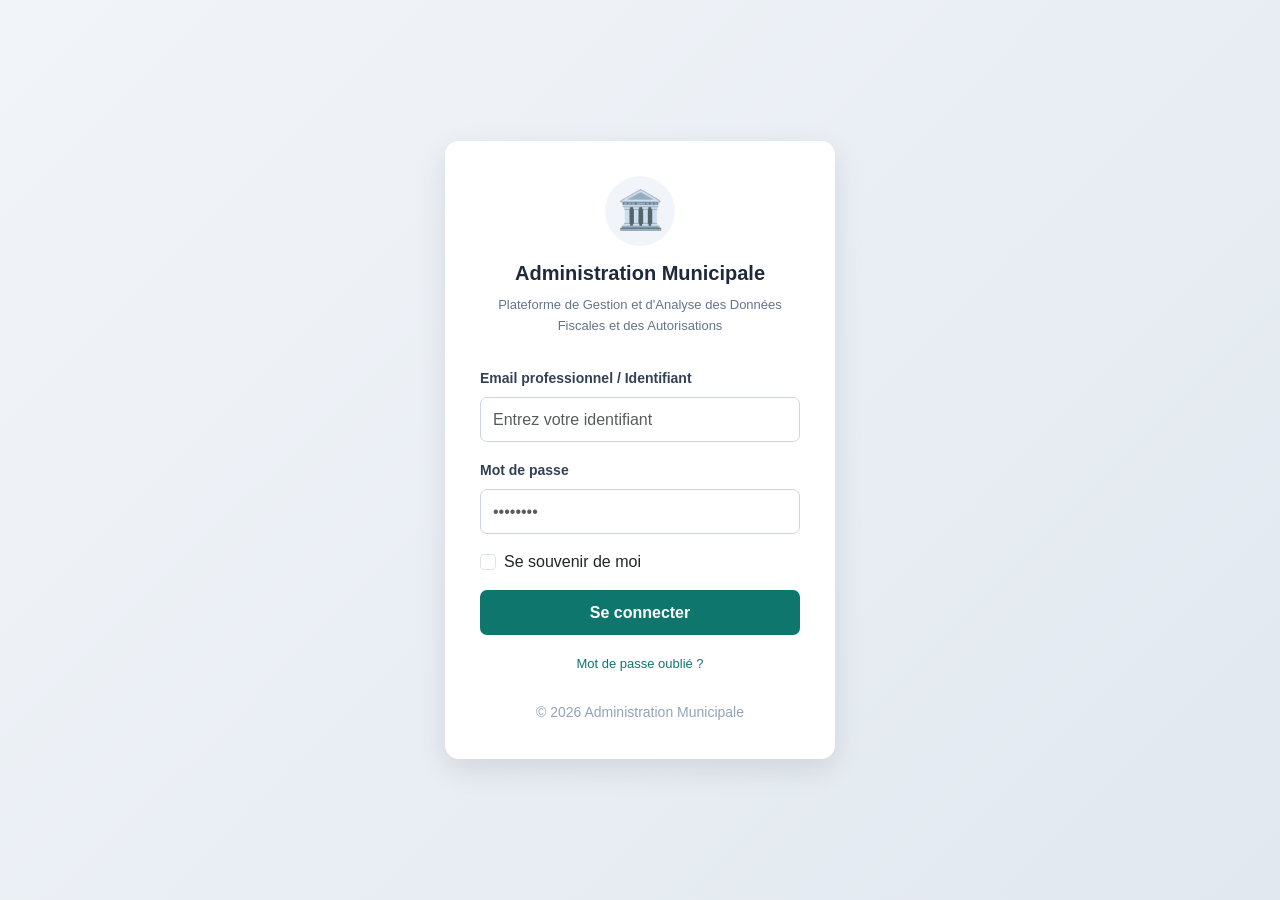
==== commit 1553eaf4: "Update index.html" ====
--- a/index.html
+++ b/index.html
@@ -1,591 +1,119 @@
-```html
 <!DOCTYPE html>
 <html lang="fr">
+
 <head>
     <meta charset="UTF-8">
     <meta name="viewport" content="width=device-width, initial-scale=1.0">
 
-    <title>ePermis - Plateforme des Permis de Construire</title>
+    <title>Administration Municipale - Connexion</title>
 
-    <!-- CSS -->
-    <link rel="stylesheet" href="style.css">
+    <link
+        href="https://cdn.jsdelivr.net/npm/bootstrap@5.3.3/dist/css/bootstrap.min.css"
+        rel="stylesheet">
+
+    <link rel="stylesheet" href="css/style.css">
 </head>
 
-<body>
+<body class="login-body">
 
-    <!-- ================================
-         NAVBAR
-    ================================= -->
+    <div class="login-container">
 
-    <nav class="navbar">
+        <div class="login-card">
 
-        <div class="logo">
+            <div class="logo-container">
+                <div class="municipality-logo">
+                    🏛️
+                </div>
 
-            <div class="logo-icon">
-                🏛️
+                <h2>Administration Municipale</h2>
+
+                <p>
+                    Plateforme de Gestion et d'Analyse des Données Fiscales
+                    et des Autorisations
+                </p>
             </div>
 
-            <div>
-                <h2>ePermis</h2>
-                <span>Plateforme municipale</span>
-            </div>
+            <form id="loginForm">
 
-        </div>
-
-        <ul class="nav-links">
-            <li>
-                <a href="#accueil">Accueil</a>
-            </li>
-
-            <li>
-                <a href="#services">Services</a>
-            </li>
-
-            <li>
-                <a href="#securite">Sécurité</a>
-            </li>
-
-            <li>
-                <a href="#connexion">Connexion</a>
-            </li>
-        </ul>
-
-    </nav>
-
-
-    <!-- ================================
-         HERO
-    ================================= -->
-
-    <section class="hero" id="accueil">
-
-        <div class="hero-content">
-
-            <div class="hero-badge">
-                🏛️ Service municipal numérique
-            </div>
-
-            <h1>
-                Demandez votre
-                <span>permis de construire</span>
-                en ligne
-            </h1>
-
-            <p>
-                Une plateforme numérique simple, rapide et sécurisée
-                permettant aux citoyens de déposer et suivre leurs
-                demandes de permis de construire auprès de la municipalité.
-            </p>
-
-            <div class="hero-buttons">
-
-                <a href="#demande" class="btn btn-primary">
-                    Déposer une demande
-                </a>
-
-                <a href="#services" class="btn btn-secondary">
-                    Découvrir les services
-                </a>
-
-            </div>
-
-        </div>
-
-    </section>
-
-
-    <!-- ================================
-         FEATURES
-    ================================= -->
-
-    <section class="features">
-
-        <div class="section-title">
-
-            <h2>Une plateforme moderne et sécurisée</h2>
-
-            <p>
-                Facilitez vos démarches administratives grâce au numérique.
-            </p>
-
-        </div>
-
-
-        <div class="feature-container">
-
-            <div class="feature-card">
-
-                <div class="feature-icon">
-                    📝
-                </div>
-
-                <h3>Dépôt en ligne</h3>
-
-                <p>
-                    Déposez votre demande de permis de construire
-                    directement en ligne sans avoir à vous déplacer.
-                </p>
-
-            </div>
-
-
-            <div class="feature-card">
-
-                <div class="feature-icon">
-                    🔒
-                </div>
-
-                <h3>Sécurité renforcée</h3>
-
-                <p>
-                    Les données des citoyens sont protégées grâce à
-                    des mécanismes de sécurité adaptés.
-                </p>
-
-            </div>
-
-
-            <div class="feature-card">
-
-                <div class="feature-icon">
-                    📊
-                </div>
-
-                <h3>Suivi des demandes</h3>
-
-                <p>
-                    Consultez à tout moment l'état d'avancement
-                    de votre demande de permis.
-                </p>
-
-            </div>
-
-        </div>
-
-    </section>
-
-
-    <!-- ================================
-         SERVICES
-    ================================= -->
-
-    <section class="services" id="services">
-
-        <div class="section-title">
-
-            <h2>Nos services</h2>
-
-            <p>
-                Toutes les fonctionnalités nécessaires pour vos démarches.
-            </p>
-
-        </div>
-
-
-        <div class="service-container">
-
-            <div class="service-card">
-
-                <h3>📄 Nouvelle demande</h3>
-
-                <p>
-                    Créez et envoyez une nouvelle demande de permis
-                    de construire en remplissant le formulaire en ligne.
-                </p>
-
-                <a href="#demande" class="btn btn-primary">
-                    Commencer
-                </a>
-
-            </div>
-
-
-            <div class="service-card">
-
-                <h3>🔎 Suivre une demande</h3>
-
-                <p>
-                    Consultez le statut de votre demande grâce à
-                    votre numéro de dossier.
-                </p>
-
-                <a href="#suivi" class="btn btn-primary">
-                    Suivre
-                </a>
-
-            </div>
-
-
-            <div class="service-card">
-
-                <h3>👤 Espace citoyen</h3>
-
-                <p>
-                    Accédez à votre espace personnel pour gérer
-                    vos demandes et vos informations.
-                </p>
-
-                <a href="#connexion" class="btn btn-primary">
-                    Se connecter
-                </a>
-
-            </div>
-
-        </div>
-
-    </section>
-
-
-    <!-- ================================
-         DEMANDE DE PERMIS
-    ================================= -->
-
-    <section class="request-section" id="demande">
-
-        <div class="request-container">
-
-            <div class="request-header">
-
-                <h2>Déposer une demande de permis</h2>
-
-                <p>
-                    Remplissez les informations ci-dessous pour commencer
-                    votre demande.
-                </p>
-
-            </div>
-
-
-            <form action="#" method="POST">
-
-                <div class="form-group">
-
-                    <label for="nom">
-                        Nom complet
+                <div class="mb-3">
+                    <label class="form-label">
+                        Email professionnel / Identifiant
                     </label>
 
                     <input
                         type="text"
-                        id="nom"
-                        name="nom"
-                        placeholder="Ex : Mohamed Alami"
-                        required
-                    >
-
+                        id="email"
+                        class="form-control"
+                        placeholder="Entrez votre identifiant"
+                        required>
                 </div>
 
+                <div class="mb-3">
 
-                <div class="form-group">
-
-                    <label for="email">
-                        Adresse e-mail
-                    </label>
-
-                    <input
-                        type="email"
-                        id="email"
-                        name="email"
-                        placeholder="exemple@email.com"
-                        required
-                    >
-
-                </div>
-
-
-                <div class="form-group">
-
-                    <label for="telephone">
-                        Téléphone
-                    </label>
-
-                    <input
-                        type="tel"
-                        id="telephone"
-                        name="telephone"
-                        placeholder="06 XX XX XX XX"
-                        required
-                    >
-
-                </div>
-
-
-                <div class="form-group">
-
-                    <label for="type">
-                        Type de demande
-                    </label>
-
-                    <select id="type" name="type" required>
-
-                        <option value="">
-                            -- Sélectionner --
-                        </option>
-
-                        <option value="construction">
-                            Permis de construire
-                        </option>
-
-                        <option value="modification">
-                            Modification de construction
-                        </option>
-
-                        <option value="extension">
-                            Extension
-                        </option>
-
-                        <option value="renovation">
-                            Rénovation
-                        </option>
-
-                    </select>
-
-                </div>
-
-
-                <div class="form-group">
-
-                    <label for="adresse">
-                        Adresse du projet
-                    </label>
-
-                    <input
-                        type="text"
-                        id="adresse"
-                        name="adresse"
-                        placeholder="Adresse du terrain"
-                        required
-                    >
-
-                </div>
-
-
-                <div class="form-group">
-
-                    <label for="description">
-                        Description du projet
-                    </label>
-
-                    <textarea
-                        id="description"
-                        name="description"
-                        placeholder="Décrivez votre projet..."
-                        required
-                    ></textarea>
-
-                </div>
-
-
-                <div class="form-group">
-
-                    <label for="document">
-                        Documents
-                    </label>
-
-                    <input
-                        type="file"
-                        id="document"
-                        name="document"
-                    >
-
-                </div>
-
-
-                <button
-                    type="submit"
-                    class="btn btn-primary form-button"
-                >
-                    Envoyer la demande
-                </button>
-
-            </form>
-
-        </div>
-
-    </section>
-
-
-    <!-- ================================
-         SUIVI
-    ================================= -->
-
-    <section class="services" id="suivi">
-
-        <div class="section-title">
-
-            <h2>Suivre votre demande</h2>
-
-            <p>
-                Entrez votre numéro de dossier pour consulter son statut.
-            </p>
-
-        </div>
-
-
-        <div class="login-box">
-
-            <div class="form-group">
-
-                <label for="numero">
-                    Numéro de dossier
-                </label>
-
-                <input
-                    type="text"
-                    id="numero"
-                    placeholder="Ex : PER-2026-0001"
-                >
-
-            </div>
-
-            <button class="btn btn-primary form-button">
-                Rechercher
-            </button>
-
-        </div>
-
-    </section>
-
-
-    <!-- ================================
-         SECURITY
-    ================================= -->
-
-    <section class="security" id="securite">
-
-        <div class="security-container">
-
-            <h2>🔐 Sécurité des données</h2>
-
-            <p>
-                La plateforme est conçue avec une approche orientée
-                cybersécurité afin de protéger les données des citoyens
-                et les informations administratives.
-            </p>
-
-
-            <div class="security-items">
-
-                <div class="security-item">
-
-                    <h3>🔒 HTTPS</h3>
-
-                    <p>
-                        Chiffrement des communications entre
-                        l'utilisateur et le serveur.
-                    </p>
-
-                </div>
-
-
-                <div class="security-item">
-
-                    <h3>🛡️ Protection SQL</h3>
-
-                    <p>
-                        Protection contre les injections SQL
-                        grâce à des requêtes sécurisées.
-                    </p>
-
-                </div>
-
-
-                <div class="security-item">
-
-                    <h3>👥 Gestion des rôles</h3>
-
-                    <p>
-                        Accès contrôlé selon le rôle de chaque
-                        utilisateur.
-                    </p>
-
-                </div>
-
-            </div>
-
-        </div>
-
-    </section>
-
-
-    <!-- ================================
-         LOGIN
-    ================================= -->
-
-    <section class="login-section" id="connexion">
-
-        <div class="login-box">
-
-            <h2>Connexion</h2>
-
-            <p>
-                Accédez à votre espace citoyen.
-            </p>
-
-
-            <form action="#" method="POST">
-
-                <div class="form-group">
-
-                    <label for="email-login">
-                        Adresse e-mail
-                    </label>
-
-                    <input
-                        type="email"
-                        id="email-login"
-                        name="email"
-                        placeholder="Votre adresse e-mail"
-                        required
-                    >
-
-                </div>
-
-
-                <div class="form-group">
-
-                    <label for="password">
+                    <label class="form-label">
                         Mot de passe
                     </label>
 
                     <input
                         type="password"
                         id="password"
-                        name="password"
-                        placeholder="Votre mot de passe"
-                        required
-                    >
+                        class="form-control"
+                        placeholder="••••••••"
+                        required>
 
                 </div>
 
+                <div class="form-check mb-3">
+
+                    <input
+                        class="form-check-input"
+                        type="checkbox"
+                        id="remember">
+
+                    <label class="form-check-label">
+                        Se souvenir de moi
+                    </label>
+
+                </div>
 
                 <button
                     type="submit"
-                    class="btn btn-primary form-button"
-                >
+                    class="btn login-btn w-100">
+
                     Se connecter
+
                 </button>
+
+                <div class="text-center mt-3">
+
+                    <a href="#" class="forgot-password">
+                        Mot de passe oublié ?
+                    </a>
+
+                </div>
 
             </form>
 
+            <div class="login-footer">
+                <small>
+                    © 2026 Administration Municipale
+                </small>
+            </div>
+
         </div>
 
-    </section>
+    </div>
 
+    <script>
+        document.getElementById("loginForm").addEventListener("submit", function(e) {
 
-    <!-- ================================
-         FOOTER
-    ================================= -->
+            e.preventDefault();
 
-    <footer class="footer">
+            window.location.href = "dashboard.html";
 
-        <p>
-            © 2026 ePermis — Plateforme numérique municipale.
-            Tous droits réservés.
-        </p>
-
-    </footer>
-
+        });
+    </script>
 
 </body>
+
 </html>
-```
--- a/css/style.css
+++ b/css/style.css
@@ -0,0 +1,140 @@
+* {
+    margin: 0;
+    padding: 0;
+    box-sizing: border-box;
+}
+
+body {
+    font-family: Arial, Helvetica, sans-serif;
+}
+
+.login-body {
+    min-height: 100vh;
+
+    background: linear-gradient(
+        135deg,
+        #f1f5f9,
+        #e2e8f0
+    );
+
+    display: flex;
+    justify-content: center;
+    align-items: center;
+}
+
+.login-container {
+    width: 100%;
+    max-width: 430px;
+    padding: 20px;
+}
+
+.login-card {
+    background: white;
+
+    padding: 35px;
+
+    border-radius: 14px;
+
+    box-shadow:
+        0 10px 30px rgba(0, 0, 0, 0.10);
+}
+
+.logo-container {
+    text-align: center;
+    margin-bottom: 30px;
+}
+
+.municipality-logo {
+    width: 70px;
+    height: 70px;
+
+    margin: auto;
+    margin-bottom: 15px;
+
+    display: flex;
+    justify-content: center;
+    align-items: center;
+
+    font-size: 38px;
+
+    border-radius: 50%;
+
+    background: #f1f5f9;
+}
+
+.logo-container h2 {
+    font-size: 20px;
+    font-weight: 700;
+
+    color: #1e293b;
+}
+
+.logo-container p {
+    color: #64748b;
+    font-size: 13px;
+
+    line-height: 1.6;
+
+    margin-top: 10px;
+}
+
+.form-label {
+    font-weight: 600;
+    font-size: 14px;
+
+    color: #334155;
+}
+
+.form-control {
+    height: 45px;
+
+    border-radius: 7px;
+
+    border: 1px solid #cbd5e1;
+}
+
+.form-control:focus {
+    border-color: #0f766e;
+
+    box-shadow:
+        0 0 0 3px rgba(15, 118, 110, 0.10);
+}
+
+.login-btn {
+    height: 45px;
+
+    background: #0f766e;
+
+    color: white;
+
+    border: none;
+
+    border-radius: 7px;
+
+    font-weight: 600;
+}
+
+.login-btn:hover {
+    background: #115e59;
+    color: white;
+}
+
+.forgot-password {
+    color: #0f766e;
+
+    text-decoration: none;
+
+    font-size: 13px;
+}
+
+.forgot-password:hover {
+    text-decoration: underline;
+}
+
+.login-footer {
+    text-align: center;
+
+    margin-top: 25px;
+
+    color: #94a3b8;
+}
